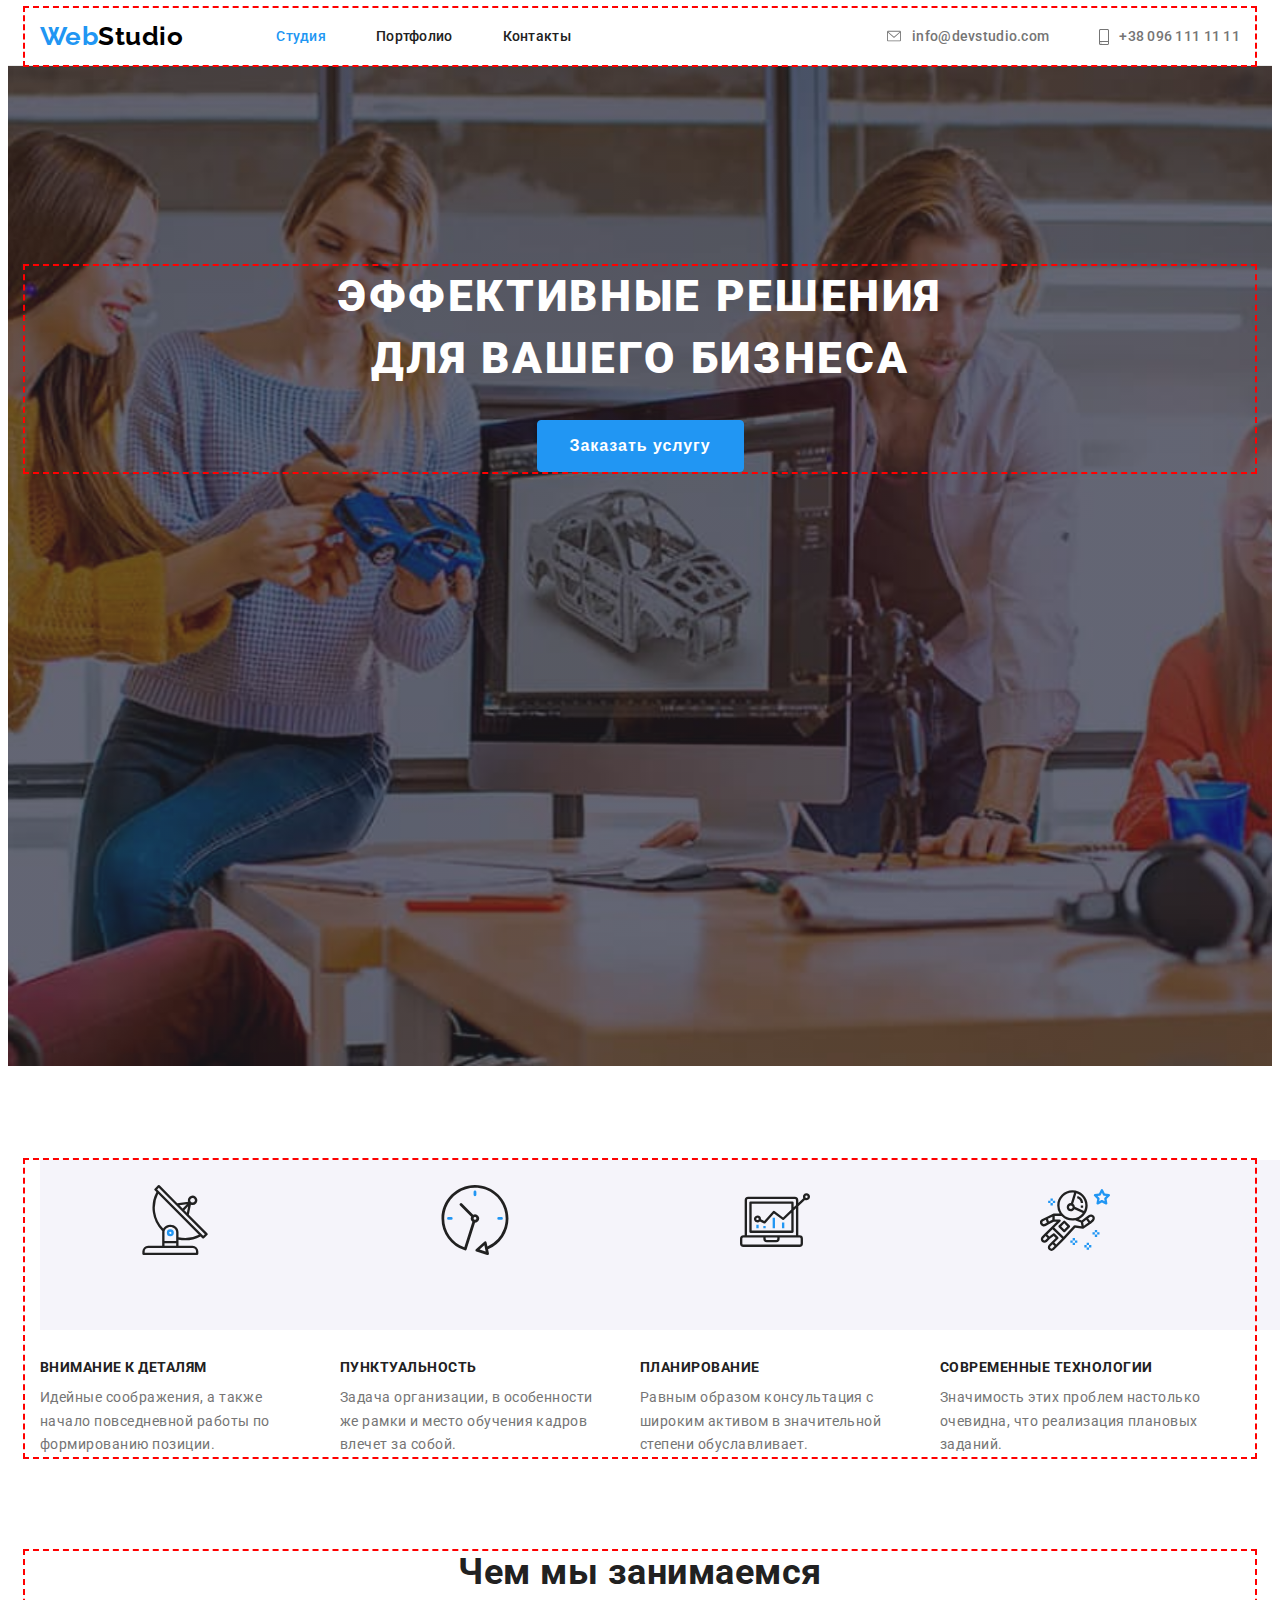
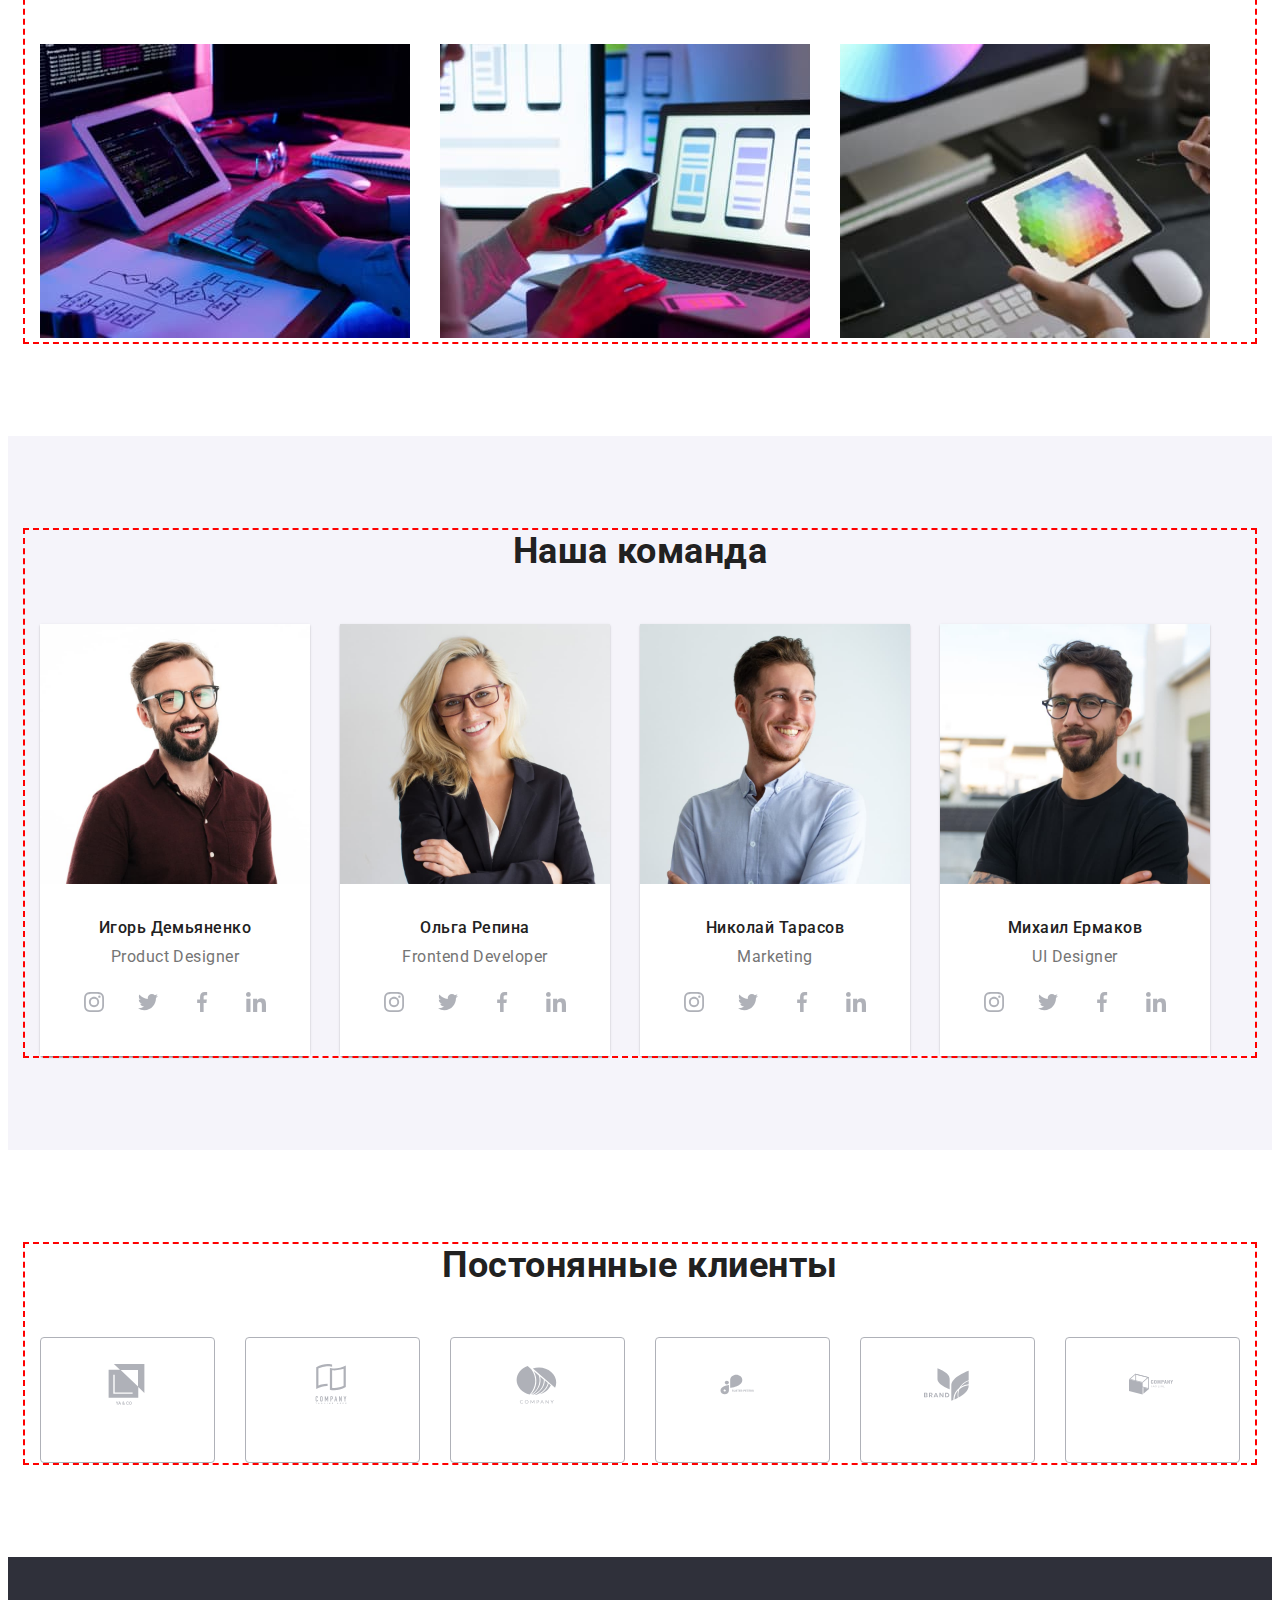
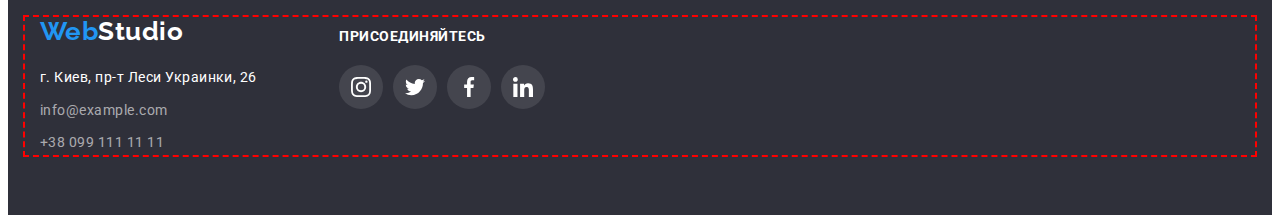
==== index.html @ f5e19261 "Копирует прошлую ДЗ" ====
<!DOCTYPE html>
<html lang="ru">
  <head>
    <meta charset="UTF-8" />
    <meta http-equiv="X-UA-Compatible" content="IE=edge" />
    <meta name="viewport" content="width=device-width, initial-scale=1.0" />
    <title>Студия</title>
    <link rel="preconnect" href="https://fonts.googleapis.com" />
    <link rel="preconnect" href="https://fonts.gstatic.com" crossorigin />
    <link
      href="https://fonts.googleapis.com/css2?family=Raleway:wght@700&family=Roboto:wght@400;500;700;900&display=swap"
      rel="stylesheet"
    />
    <link
      rel="stylesheet"
      href="https://cdnjs.cloudflare.com/ajax/libs/modern-normalize/1.1.0/modern-normalize.min.css"
      integrity="sha512-wpPYUAdjBVSE4KJnH1VR1HeZfpl1ub8YT/NKx4PuQ5NmX2tKuGu6U/JRp5y+Y8XG2tV+wKQpNHVUX03MfMFn9Q=="
      crossorigin="anonymous"
      referrerpolicy="no-referrer"
    />
    <link rel="stylesheet" href="./css/style.css" />
  </head>
  <body>
    <!--Шапка сайта с меню и контактами-->
    <header class="section-header">
      <div class="container container-header">
        <!--Меню-->
        <nav class="nav">
          <a href="" class="logo padding-list"> <span class="accent-logo">Web</span>Studio </a>

          <ul class="menu padding-list">
            <li class="item"><a href="./index.html" class="link carrent">Студия</a></li>
            <li class="item"><a href="./portfolio.html" class="link">Портфолио</a></li>
            <li class="item"><a href="" class="link">Контакты</a></li>
          </ul>
        </nav>

        <!--Контакты-->
        <ul class="contacts">
          <li class="item">
            <a href="mailto:info@devstudio.com" class="contacts-company">
              <svg width="16" height="14" style="margin-right: 10px" class="icon-mail">
                <use href="./images/symbol-defs.svg#mail" width="16px" height="14px"></use>
              </svg>
              info@devstudio.com
            </a>
          </li>
          <li class="item">
            <a href="tel:+380961111111" class="contacts-company">
              <svg width="10" height="16" style="margin-right: 10px" class="icon-tell">
                <use href="./images/symbol-defs.svg#tell" width="10px" height="16px"></use>
              </svg>
              +38 096 111 11 11
            </a>
          </li>
        </ul>
      </div>
    </header>
    <!-- Тело сайта -->
    <main>
      <!--Превью сайта с заголовком-->
      <section class="primery">
        <div class="container">
          <h1 class="primery-text">
            Эффективные решения <span class="slogan">для вашего бизнеса</span>
          </h1>
          <button type="button" class="order-service">
            <span class="primery-button">Заказать услугу</span>
          </button>
        </div>
      </section>

      <!--Особенности-->
      <section class="feature">
        <!--заголовок будет спрятан в последующем-->
        <div class="container">
          <h2 class="text-delete">Особенности</h2>
          <!-- Особенности -->
          <ul class="feature-list padding-list">
            <li class="feature-items">
              <div class="faeture-container-icon">
                <svg width="70px" height="70px">
                  <use href="./images/symbol-defs.svg#antenna" width="70px" height="70px"></use>
                </svg>
              </div>
              <h3 class="feature-title">Внимание к деталям</h3>
              <p class="feature-text">
                Идейные соображения, а также начало повседневной работы по формированию позиции.
              </p>
            </li>
            <li class="feature-items">
              <div class="faeture-container-icon">
                <svg width="70px" height="70px">
                  <use href="./images/symbol-defs.svg#clock" width="70px" height="70px"></use>
                </svg>
              </div>
              <h3 class="feature-title">Пунктуальность</h3>
              <p class="feature-text">
                Задача организации, в особенности же рамки и место обучения кадров влечет за собой.
              </p>
            </li>
            <li class="feature-items">
              <div class="faeture-container-icon">
                <svg width="70px" height="70px">
                  <use href="./images/symbol-defs.svg#diagram" width="70px" height="70px"></use>
                </svg>
              </div>
              <h3 class="feature-title">Планирование</h3>
              <p class="feature-text">
                Равным образом консультация с широким активом в значительной степени обуславливает.
              </p>
            </li>
            <li class="feature-items">
              <div class="faeture-container-icon">
                <svg width="70px" height="70px">
                  <use href="./images/symbol-defs.svg#astronaut" width="70px" height="70px"></use>
                </svg>
              </div>
              <h3 class="feature-title">Современные технологии</h3>
              <p class="feature-text">
                Значимость этих проблем настолько очевидна, что реализация плановых заданий.
              </p>
            </li>
          </ul>
        </div>
      </section>

      <!--Предоставляемые услуги-->
      <section class="services">
        <div class="container">
          <h2 class="services-title">Чем мы занимаемся</h2>
          <div class="container-services">
            <div class="services-img">
              <img src="./images/process.jpg" alt="Процес создания" width="370" />
            </div>
            <div class="services-img">
              <img src="./images/comparison.jpg" alt="Выбор дизайна" width="370" />
            </div>
            <div class="services-img">
              <img src="./images/color.jpg" alt="Наполнение цветом" width="370" />
            </div>
          </div>
        </div>
      </section>

      <!-- Team -->
      <section class="team">
        <div class="container">
          <h2 class="team-title">Наша команда</h2>
          <div class="">
            <ul class="team-list padding-list">
              <li class="team-item">
                <div class="container-team">
                  <img
                    src="./images/igor.jpg"
                    alt="Игорь Демьяненко"
                    width="270"
                    class="photo-team"
                  />
                  <h3 class="team-name">Игорь Демьяненко</h3>
                  <p lang="en" class="profesion">Product Designer</p>
                  <ul class="social-network-list padding-list">
                    <li class="social-network">
                      <a href="" aria-label="Instagram">
                        <svg width="20" height="20" class="icon-team">
                          <use
                            href="./images/symbol-defs.svg#instagram"
                            width="20"
                            height="20"
                          ></use>
                        </svg>
                      </a>
                    </li>
                    <li class="social-network">
                      <a href="" aria-label="Twitter">
                        <svg width="20" height="20" class="icon-team">
                          <use href="./images/symbol-defs.svg#twitter" width="20" height="20"></use>
                        </svg>
                      </a>
                    </li>
                    <li class="social-network">
                      <a href="" aria-label="Facebook">
                        <svg width="20" height="20" class="icon-team">
                          <use
                            href="./images/symbol-defs.svg#facebook"
                            width="20"
                            height="20"
                          ></use>
                        </svg>
                      </a>
                    </li>
                    <li class="social-network">
                      <a href="" aria-label="Linkedin">
                        <svg width="20" height="20" class="icon-team">
                          <use
                            href="./images/symbol-defs.svg#linkedin"
                            width="20"
                            height="20"
                          ></use>
                        </svg>
                      </a>
                    </li>
                  </ul>
                </div>
              </li>

              <li class="team-item">
                <div class="container-team">
                  <img src="./images/olga.jpg" alt="Ольга Репина" width="270" class="photo-team" />
                  <h3 class="team-name">Ольга Репина</h3>
                  <p lang="en" class="profesion">Frontend Developer</p>
                  <ul class="social-network-list padding-list">
                    <li class="social-network">
                      <a href="" aria-label="Instagram">
                        <svg width="20" height="20" class="icon-team">
                          <use
                            href="./images/symbol-defs.svg#instagram"
                            width="20"
                            height="20"
                          ></use>
                        </svg>
                      </a>
                    </li>
                    <li class="social-network">
                      <a href="" aria-label="Twitter">
                        <svg width="20" height="20" class="icon-team">
                          <use href="./images/symbol-defs.svg#twitter" width="20" height="20"></use>
                        </svg>
                      </a>
                    </li>
                    <li class="social-network">
                      <a href="" aria-label="Facebook">
                        <svg width="20" height="20" class="icon-team">
                          <use
                            href="./images/symbol-defs.svg#facebook"
                            width="20"
                            height="20"
                          ></use>
                        </svg>
                      </a>
                    </li>
                    <li class="social-network">
                      <a href="" aria-label="Linkedin">
                        <svg width="20" height="20" class="icon-team">
                          <use
                            href="./images/symbol-defs.svg#linkedin"
                            width="20"
                            height="20"
                          ></use>
                        </svg>
                      </a>
                    </li>
                  </ul>
                </div>
              </li>

              <li class="team-item">
                <div class="container-team">
                  <img
                    src="./images/nykolay.jpg"
                    alt="Николай Тарасов"
                    width="270"
                    class="photo-team"
                  />
                  <h3 class="team-name">Николай Тарасов</h3>
                  <p lang="en" class="profesion">Marketing</p>
                  <ul class="social-network-list padding-list">
                    <li class="social-network">
                      <a href="" aria-label="Instagram">
                        <svg width="20" height="20" class="icon-team">
                          <use
                            href="./images/symbol-defs.svg#instagram"
                            width="20"
                            height="20"
                          ></use>
                        </svg>
                      </a>
                    </li>
                    <li class="social-network">
                      <a href="" aria-label="Twitter">
                        <svg width="20" height="20" class="icon-team">
                          <use href="./images/symbol-defs.svg#twitter" width="20" height="20"></use>
                        </svg>
                      </a>
                    </li>
                    <li class="social-network">
                      <a href="" aria-label="Facebook">
                        <svg width="20" height="20" class="icon-team">
                          <use
                            href="./images/symbol-defs.svg#facebook"
                            width="20"
                            height="20"
                          ></use>
                        </svg>
                      </a>
                    </li>
                    <li class="social-network">
                      <a href="" aria-label="Linkedin">
                        <svg width="20" height="20" class="icon-team">
                          <use
                            href="./images/symbol-defs.svg#linkedin"
                            width="20"
                            height="20"
                          ></use>
                        </svg>
                      </a>
                    </li>
                  </ul>
                </div>
              </li>

              <li class="team-item">
                <div class="container-team">
                  <img
                    src="./images/myhayl.jpg"
                    alt="Михаил Ермаков"
                    width="270"
                    class="photo-team"
                  />
                  <h3 class="team-name">Михаил Ермаков</h3>
                  <p lang="en" class="profesion">UI Designer</p>
                  <ul class="social-network-list padding-list">
                    <li class="social-network">
                      <a href="" aria-label="Instagram">
                        <svg width="20" height="20" class="icon-team">
                          <use
                            href="./images/symbol-defs.svg#instagram"
                            width="20"
                            height="20"
                          ></use>
                        </svg>
                      </a>
                    </li>
                    <li class="social-network">
                      <a href="" aria-label="Twitter">
                        <svg width="20" height="20" class="icon-team">
                          <use href="./images/symbol-defs.svg#twitter" width="20" height="20"></use>
                        </svg>
                      </a>
                    </li>
                    <li class="social-network">
                      <a href="" aria-label="Facebook">
                        <svg width="20" height="20" class="icon-team">
                          <use
                            href="./images/symbol-defs.svg#facebook"
                            width="20"
                            height="20"
                          ></use>
                        </svg>
                      </a>
                    </li>
                    <li class="social-network">
                      <a href="" aria-label="Linkedin">
                        <svg width="20" height="20" class="icon-team">
                          <use
                            href="./images/symbol-defs.svg#linkedin"
                            width="20"
                            height="20"
                          ></use>
                        </svg>
                      </a>
                    </li>
                  </ul>
                </div>
              </li>
            </ul>
          </div>
        </div>
      </section>

      <!-- Постонянные клиенты -->
      <section class="clients">
        <div class="container">
          <h2 class="clients-title">Постонянные клиенты</h2>
          <ul class="clients-list padding-list">
            <li class="clients-item">
              <div class="client-logo-container">
                <svg width="41" height="47" class="icon-clients">
                  <use href="./images/symbol-defs.svg#group1" width="41" height="47"></use>
                </svg>
              </div>
            </li>
            <li class="clients-item">
              <div class="client-logo-container">
                <svg width="40" height="52" class="icon-clients">
                  <use href="./images/symbol-defs.svg#group2" width="40" height="52"></use>
                </svg>
              </div>
            </li>
            <li class="clients-item">
              <div class="client-logo-container">
                <svg width="43" height="41" class="icon-clients">
                  <use href="./images/symbol-defs.svg#group3" width="43" height="41"></use>
                </svg>
              </div>
            </li>
            <li class="clients-item">
              <div class="client-logo-container">
                <svg width="84" height="41" class="icon-clients">
                  <use href="./images/symbol-defs.svg#group4" width="84" height="41"></use>
                </svg>
              </div>
            </li>
            <li class="clients-item">
              <div class="client-logo-container">
                <svg width="63" height="45" class="icon-clients">
                  <use href="./images/symbol-defs.svg#group5" width="63" height="45"></use>
                </svg>
              </div>
            </li>
            <li class="clients-item">
              <div class="client-logo-container">
                <svg width="94" height="44" class="icon-clients">
                  <use href="./images/symbol-defs.svg#group6" width="94" height="44"></use>
                </svg>
              </div>
            </li>
          </ul>
        </div>
      </section>
    </main>
    <!-- Подвал сайта -->
    <footer class="section-footer">
      <div class="container fotter-block">
        <div>
          <a href="" class="logo color-footer"> <span class="accent-logo">Web</span>Studio </a>
          <address class="">
            <p class="locatyon">г. Киев, пр-т Леси Украинки, 26</p>
            <ul class="padding-list">
              <li>
                <a href="mailto:info@example.com" class="contact-in-footer mail"
                  >info@example.com</a
                >
              </li>
              <li><a href="tel:+380991111111" class="contact-in-footer">+38 099 111 11 11</a></li>
            </ul>
          </address>
        </div>
        <div class="social-media-footer">
          <h2 class="titel-footer">присоединяйтесь</h2>
          <ul class="social-network-footer padding-list">
            <li class="social-network-list-footer">
              <a href="" aria-label="Instagram">
                <svg width="20" height="20" class="icon-footer">
                  <use href="./images/symbol-defs.svg#instagram" width="20" height="20"></use>
                </svg>
              </a>
            </li>
            <li class="social-network-list-footer">
              <a href="" aria-label="Twitter">
                <svg width="20" height="20" class="icon-footer">
                  <use href="./images/symbol-defs.svg#twitter" width="20" height="20"></use>
                </svg>
              </a>
            </li>
            <li class="social-network-list-footer">
              <a href="" aria-label="Facebook">
                <svg width="20" height="20" class="icon-footer">
                  <use href="./images/symbol-defs.svg#facebook" width="20" height="20"></use>
                </svg>
              </a>
            </li>
            <li class="social-network-list-footer">
              <a href="" aria-label="Linkedin">
                <svg width="20" height="20" class="icon-footer">
                  <use href="./images/symbol-defs.svg#linkedin" width="20" height="20"></use>
                </svg>
              </a>
            </li>
          </ul>
        </div>
      </div>
    </footer>
  </body>
</html>
---- css/style.css ----
/* Цвет основного текста #212121
цвет вторичного текста #757575
белый цвет #FFFFFF
цвет лого #000000
Акцент  #2196F3
 цвет контактов rgba(255, 255, 255, 0.6)
 фон цвета фильтра #F5F4FA
 цвет рамок и иконок #AFB1B8*/

:root {
  --primary-text-color: #212121;
  --secondary-text-color: #757575;
  --color-white-text: #ffffff;
  --logo-color: #000000;
  --accent-color: #2196f3;
  --font-color-filter: #f5f4fa;
  --contact-in-footer: rgba(255, 255, 255, 0.6);
  --icon-border: #afb1b8;
}

/* Главная старинца "Студия" */
/* Тело сайта */
body {
  background-color: var(--color-white-text);
  color: var(--primary-text-color);

  font-family: 'Roboto', sans-serif;
  letter-spacing: 0.03em;
}

h2 {
  font-weight: 700;
  font-size: 36px;
  line-height: 1.2;
  text-align: center;
}

h1,
h2,
h3,
h4,
h5,
h6,
ul,
li,
p {
  margin-top: 0;
  margin-bottom: 0;
}

.container {
  width: 1200px;
  margin: 0px auto;
  padding-right: 15px;
  padding-left: 15px;
  outline: 2px dashed red;
}

.text-delete {
  position: absolute;
  width: 1px;
  height: 1px;
  margin: -1px;
  border: 0;
  padding: 0;
  white-space: nowrap;
  clip-path: inset(100%);
  clip: rect(0 0 0 0);
  overflow: hidden;
}

/* сброс отсутпов и точек в списках */
.padding-list {
  padding-left: 0;
  list-style-type: none;
}

/* Шапка сайта */
/* Логотип */
.section-header {
  border-bottom: 1px solid #ececec;
}

.container-header {
  display: flex;
  align-items: center;
  justify-content: space-between;
}

.container .nav {
  display: flex;
  align-items: center;
}

.logo {
  margin-right: 93px;

  color: var(--logo-color);

  font-family: 'Raleway', sans-serif;
  font-weight: 700;
  font-size: 26px;
  line-height: 1.1;
  text-decoration: none;
}

.logo.color-f {
  color: var(--color-white-text);
}

.logo .accent-logo {
  color: var(--accent-color);
}

/* Меню */
.container .menu,
.container .contacts {
  display: flex;

  font-weight: 500;
  font-size: 14px;
  line-height: 1.1;
  letter-spacing: 0.02em;

  list-style-type: none;
}

.menu .item:not(:last-child),
.contacts .item:not(:last-child) {
  margin-right: 50px;
}

.menu .link {
  display: block;
  padding-top: 21px;
  padding-bottom: 21px;

  color: var(--primary-text-color);
  text-decoration: none;
}

.menu .link:hover,
.menu .link:focus {
  color: var(--accent-color);
}

.menu .link.carrent {
  color: var(--accent-color);
}

/* Контакты */

.contacts .contacts-company {
  color: var(--secondary-text-color);
  display: flex;
  align-items: center;
  text-decoration: none;
}

.icon-mail,
.icon-tell {
  fill: currentColor;
}

.contacts .contacts-company:hover,
.contacts .contacts-company:focus,
.contact-in-footer:hover,
.contact-in-footer:focus {
  color: var(--accent-color);
}

/* Тело главной страницы */
/* Превью с заголовком */
.primery {
  max-width: 1600px;
  height: 600px;
  margin-bottom: 94px;
  margin-left: auto;
  margin-right: auto;
  padding: 200px 0;

  background-image: linear-gradient(rgba(47, 48, 58, 0.4), rgba(47, 48, 58, 0.4)),
    url(../images/bgi-header.jpg);
  background-repeat: no-repeat;
  background-position: center;
  background-size: cover;
  background-color: #2f303a;
}

.primery .primery-text {
  margin-bottom: 30px;

  color: var(--color-white-text);

  font-weight: 900;
  font-size: 44px;
  line-height: 1.4;
  text-align: center;
  letter-spacing: 0.06em;
  text-transform: uppercase;
  text-align: center;
}

.primery-text .slogan {
  display: block;
}

.primery .order-service {
  margin-left: auto;
  margin-right: auto;
  padding: 10px 32px;
  border: 1px solid var(--accent-color);
  border-radius: 4px;

  color: var(--color-white-text);
  background-color: var(--accent-color);

  font-weight: 700;
  font-size: 16px;
  line-height: 1.9;
  display: flex;
  align-items: center;
  text-align: center;
  letter-spacing: 0.06em;

  cursor: pointer;
}

.primery .order-service:hover,
.primery .order-service:focus {
  background: #188ce8;
}

/* Особенности */
/* Скрывает заголовок которого нету в макете */
.faeture-container-icon {
  width: 270px;
  height: 120px;
  margin-bottom: 30px;
  padding: 25px 100px;

  background-color: var(--font-color-filter);
}

.feature {
  margin-bottom: 94px;
}

.container .feature-list {
  display: flex;
}

.feature-items .feature-title {
  margin-bottom: 10px;

  font-weight: 700;
  font-size: 14px;
  line-height: 1.1;
  text-transform: uppercase;
}

.feature-list .feature-text {
  color: var(--secondary-text-color);

  font-size: 14px;
  line-height: 1.7;
}

.feature-list .feature-items {
  width: 270px;
}

.feature-list .feature-items:not(:last-child) {
  margin-right: 30px;
}

/* Предоставляемые услуги */
.services {
  margin-bottom: 94px;
}

.services-title {
  margin-bottom: 50px;
}

.container .container-services {
  display: flex;
}

.container-services .services-img:not(:last-child) {
  margin-right: 30px;
}

/* Наша команда */
.team {
  padding: 94px 0px;
  margin-bottom: 94px;

  background-color: var(--font-color-filter);
}

.container .team-title {
  margin-bottom: 50px;
}

.team-list .container-team {
  width: 270px;
  padding-bottom: 30px;

  background-color: var(--color-white-text);
}

.container .team-list {
  display: flex;
}

.team-list .team-item {
  box-shadow: 0px 1px 3px rgba(0, 0, 0, 0.12), 0px 1px 1px rgba(0, 0, 0, 0.14),
    0px 2px 1px rgba(0, 0, 0, 0.2);
  border-radius: 0px 0px 4px 4px;
}

.team-list .team-item:not(:last-child) {
  margin-right: 30px;
}

.container-team .photo-team {
  margin-bottom: 30px;
}

.container-team .team-name {
  margin-bottom: 10px;

  font-weight: 500;
  font-size: 16px;
  line-height: 1.2;

  text-align: center;
}

.team-list .profesion {
  margin-bottom: 16px;

  color: var(--secondary-text-color);

  font-size: 16px;
  line-height: 1.2;
  text-align: center;
}

.social-network-list {
  display: flex;
  width: 206px;
  margin-right: 32px;
  margin-left: 32px;
  justify-content: space-between;
}

.social-network {
  display: flex;
  justify-content: center;
  align-items: center;
  width: 44px;
  height: 44px;
  border: none;
  border-radius: 50%;
}

.social-network:hover,
.social-network:focus,
.social-network:hover .icon-team,
.social-network:focus .icon-team {
  background-color: var(--accent-color);
  fill: var(--color-white-text);
}

.icon-team {
  fill: var(--icon-border);
}

/* Постонянные клиенты */
.clients {
  margin-bottom: 94px;
}

.clients .clients-title {
  margin-bottom: 50px;
}

.clients .clients-list {
  display: flex;
}

.clients-list .clients-item {
  width: 170px;
  height: 92px;
  padding: 16px 32px;

  border: 1px solid var(--icon-border);
  border-radius: 4px;
}

.clients-list .clients-item:not(:last-child) {
  margin-right: 30px;
}

.clients-list .clients-item:hover,
.clients-list .clients-item:focus,
.clients-list .clients-item:hover .icon-clients,
.clients-list .clients-item:focus .icon-clients {
  border-color: var(--accent-color);
  fill: var(--accent-color);
}

.clients-item .client-logo-container {
  display: flex;
  width: 106px;
  height: 60px;

  justify-content: center;
  align-items: center;
}

.icon-clients {
  display: flex;
  align-items: center;
  justify-content: center;
  fill: rgba(175, 177, 184, 1);
}

/* Футер */
/* Фон временный, что было видно текст */
.fotter-block {
  display: flex;
}

.section-footer {
  padding: 60px 0px;

  background-color: #2f303a;
}

.container .color-footer {
  display: inline-block;
  margin-bottom: 20px;
  margin-right: 0;

  color: var(--color-white-text);
  margin-right: 156px;
}

.locatyon {
  margin-bottom: 9px;
  color: var(--color-white-text);

  font-style: normal;
  font-size: 14px;
  line-height: 1.7;
}

/* Контакты в подвале */
.contact-in-footer {
  display: block;
  color: var(--contact-in-footer);
  text-decoration: none;
  font-style: normal;
  font-size: 14px;
  line-height: 1.7;
}

/* Соцсети в подвале */
.social-media-footer {
  display: flex;
  flex-direction: column;
  padding-top: 12px;
}

.titel-footer {
  margin-bottom: 20px;

  font-size: 14px;
  line-height: 1.1;
  text-transform: uppercase;
  color: var(--color-white-text);
  text-align: left;
}

.social-network-footer {
  display: flex;
  width: 206px;
  margin-right: 32px;
  margin-left: 0;
  justify-content: space-between;
}

.social-network-list-footer {
  display: flex;
  justify-content: center;
  align-items: center;

  width: 44px;
  height: 44px;
  border: none;
  border-radius: 50%;

  background-color: rgba(255, 255, 255, 0.1);
}

.social-network-list-footer:hover,
.social-network-list-footer:focus,
.social-network-list-footer:hover .icon-team,
.social-network-list-footerfocus .icon-team {
  background-color: var(--accent-color);
  fill: var(--color-white-text);
}

.icon-footer {
  display: flex;
  align-items: center;
  justify-content: center;
  fill: var(--color-white-text);
}

.contact-in-footer.mail {
  margin-bottom: 9px;
}

/* Стилизация Портфолио */
/* Тело сайта */
/* Фильтр */
.mine-portfolio {
  margin: 94px 0;
}

.filter {
  display: flex;
  justify-content: center;
  margin-bottom: 34px;

  font-weight: 500;
  font-size: 16px;
  line-height: 1.6;
  text-align: center;
}

.filter .filter-button:not(:last-child) {
  margin-right: 8px;
}

.filter-button .filter-menu {
  padding: 6px 22px;

  font-weight: 500;
  font-size: 16px;
  line-height: 1.6;
  text-align: center;
  cursor: pointer;
  font-family: 'Roboto', sans-serif;
  letter-spacing: 0.03em;

  color: var(--primary-text-color);
  background-color: var(--font-color-filter);

  border: 1px solid var(--font-color-filter);
  border-radius: 4px;
}

.filter-button .filter-menu:hover,
.filter-button .felter-menu:focus {
  color: var(--color-white-text);
  background-color: var(--accent-color);

  box-shadow: 0px 3px 1px rgba(0, 0, 0, 10%), 0px 1px 2px rgba(0, 0, 0, 8%),
    0px 2px 2px rgba(0, 0, 0, 12%);

  cursor: pointer;

  border: 1px solid var(--accent-color);
  border-radius: 4px;
}

/* Список проэктов */
.container .project-list {
  display: flex;
  flex-wrap: wrap;
}

.project-container {
  height: 404px;
  width: 370px;

  border: 1px solid #eeeeee;
}

.project-list .project-container:not(:nth-child(3n)) {
  margin-right: 30px;
}

.project-list .project-container:not(:nth-last-child(-n + 3)) {
  margin-bottom: 30px;
}

.project-list .project-container:hover,
.project-list .project-container:focus {
  box-shadow: 1px 4px 6px rgba(0, 0, 0, 16%), 0px 0px 4px rgba(0, 0, 0, 6%);
}

.img-portfolio {
  margin-bottom: 20px;
}

.class-project {
  height: 70px;

  display: flex;
  flex-direction: column;
  align-content: space-between;
  margin: 0 24px;
}

.project-list .name-project {
  color: var(--primary-text-color);

  font-weight: 700;
  font-size: 18px;
  line-height: 2;
  letter-spacing: 0.06em;
}

.project-list .product {
  color: var(--secondary-text-color);

  font-size: 16px;
  line-height: 1.9;
}
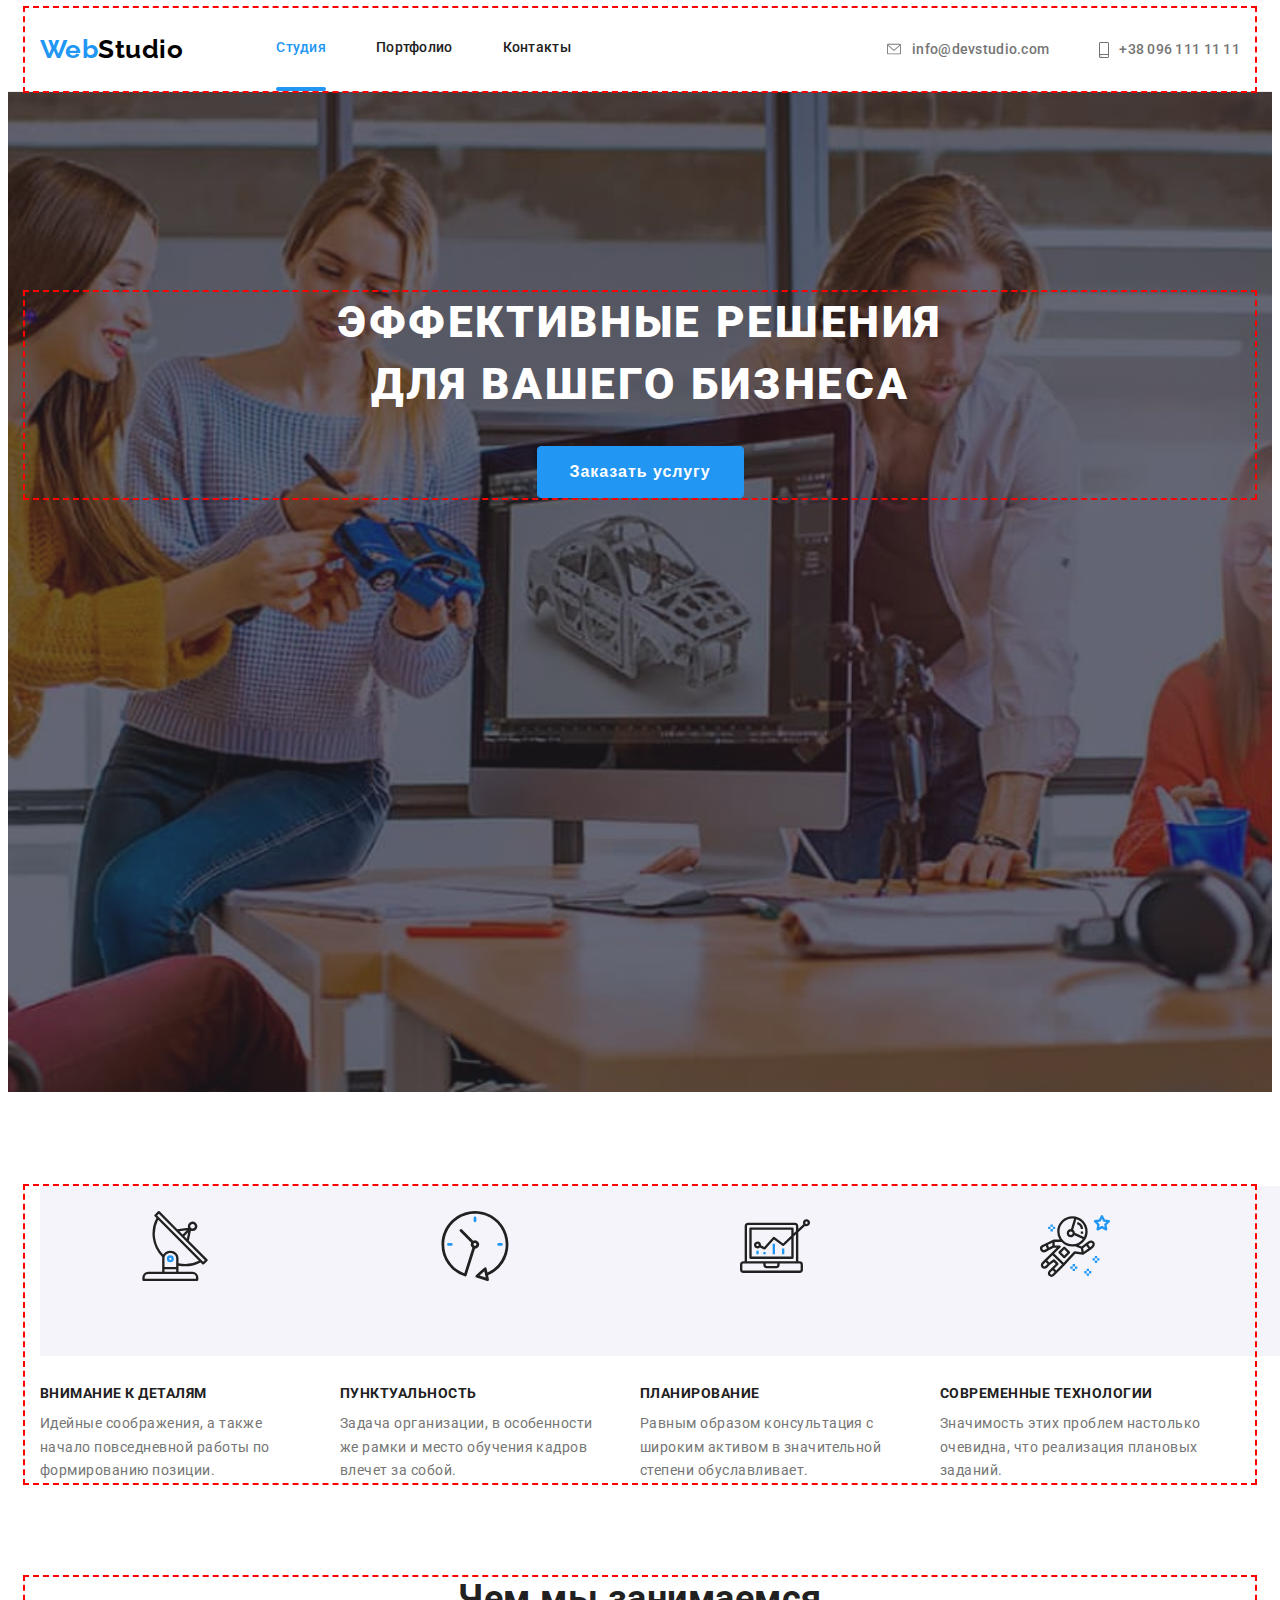
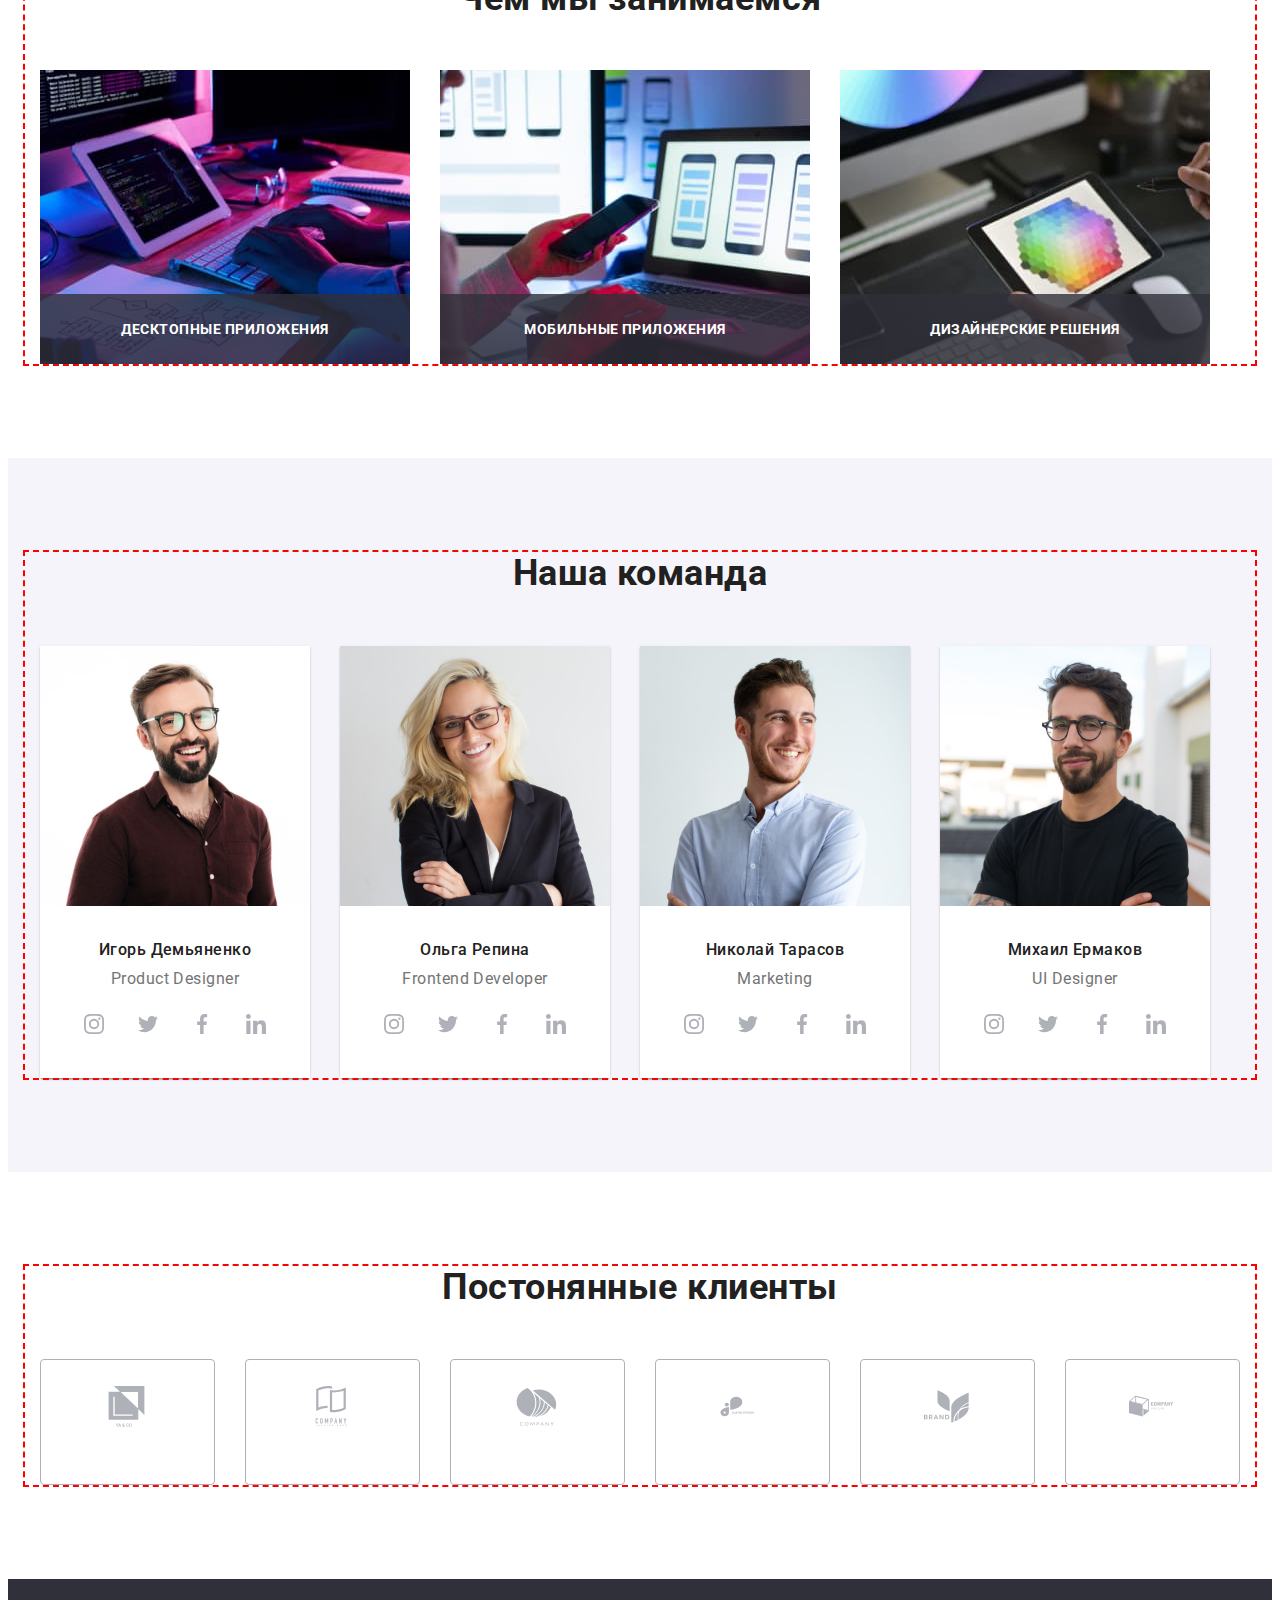
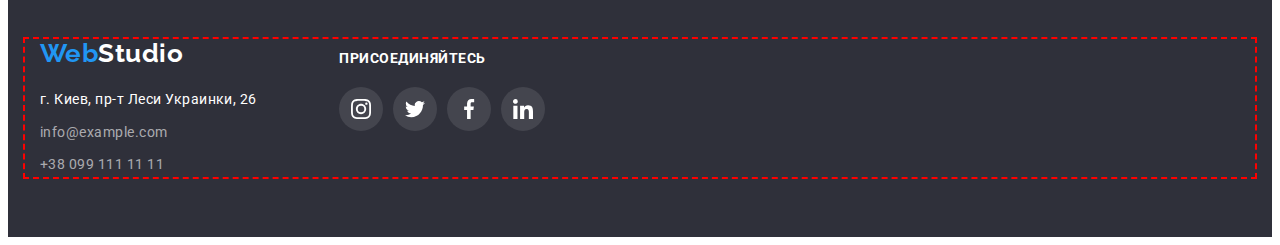
==== commit 8c5bc887: "Добавляет подписи к картинкам Услуги на главной и подчеркивание выбранной страницы" ====
--- a/index.html
+++ b/index.html
@@ -29,7 +29,7 @@
           <a href="" class="logo padding-list"> <span class="accent-logo">Web</span>Studio </a>
 
           <ul class="menu padding-list">
-            <li class="item"><a href="./index.html" class="link carrent">Студия</a></li>
+            <li class="item carrent"><a href="./index.html" class="link carrent">Студия</a></li>
             <li class="item"><a href="./portfolio.html" class="link">Портфолио</a></li>
             <li class="item"><a href="" class="link">Контакты</a></li>
           </ul>
@@ -131,13 +131,31 @@
           <h2 class="services-title">Чем мы занимаемся</h2>
           <div class="container-services">
             <div class="services-img">
-              <img src="./images/process.jpg" alt="Процес создания" width="370" />
+              <img
+                src="./images/process.jpg"
+                alt="Процес создания"
+                width="370"
+                class="services-image"
+              />
+              <h3 class="labl-services">Десктопные приложения</h3>
             </div>
             <div class="services-img">
-              <img src="./images/comparison.jpg" alt="Выбор дизайна" width="370" />
+              <img
+                src="./images/comparison.jpg"
+                alt="Выбор дизайна"
+                width="370"
+                class="services-image"
+              />
+              <h3 class="labl-services">Мобильные приложения</h3>
             </div>
             <div class="services-img">
-              <img src="./images/color.jpg" alt="Наполнение цветом" width="370" />
+              <img
+                src="./images/color.jpg"
+                alt="Наполнение цветом"
+                width="370"
+                class="services-image"
+              />
+              <h3 class="labl-services">Дизайнерские решения</h3>
             </div>
           </div>
         </div>
--- a/css/style.css
+++ b/css/style.css
@@ -16,6 +16,7 @@
   --font-color-filter: #f5f4fa;
   --contact-in-footer: rgba(255, 255, 255, 0.6);
   --icon-border: #afb1b8;
+  --topline-size: 80px;
 }
 
 /* Главная старинца "Студия" */
@@ -85,6 +86,7 @@
   display: flex;
   align-items: center;
   justify-content: space-between;
+  min-height: 80px;
 }
 
 .container .nav {
@@ -132,8 +134,8 @@
 
 .menu .link {
   display: block;
-  padding-top: 21px;
-  padding-bottom: 21px;
+  padding-top: 32px;
+  padding-bottom: 32px;
 
   color: var(--primary-text-color);
   text-decoration: none;
@@ -146,6 +148,19 @@
 
 .menu .link.carrent {
   color: var(--accent-color);
+}
+
+.item.carrent::after {
+  content: '';
+  display: block;
+  width: 100%;
+  height: 4px;
+  position: relative;
+  bottom: 0;
+  left: 0;
+  border-radius: 2px;
+
+  background: #2196f3;
 }
 
 /* Контакты */
@@ -285,10 +300,35 @@
 
 .container .container-services {
   display: flex;
+  line-height: 0;
 }
 
 .container-services .services-img:not(:last-child) {
   margin-right: 30px;
+}
+
+.container-services .services-img {
+  position: relative;
+}
+
+.services-img .labl-services {
+  display: flex;
+  align-items: center;
+  justify-content: center;
+  position: absolute;
+  width: 100%;
+  height: 70px;
+  left: 50%;
+  bottom: 0;
+  transform: translate(-50%, 0);
+
+  font-weight: 700;
+  font-size: 14px;
+  line-height: 1.1;
+  text-transform: uppercase;
+
+  color: var(--color-white-text);
+  background: rgba(47, 48, 58, 0.8);
 }
 
 /* Наша команда */
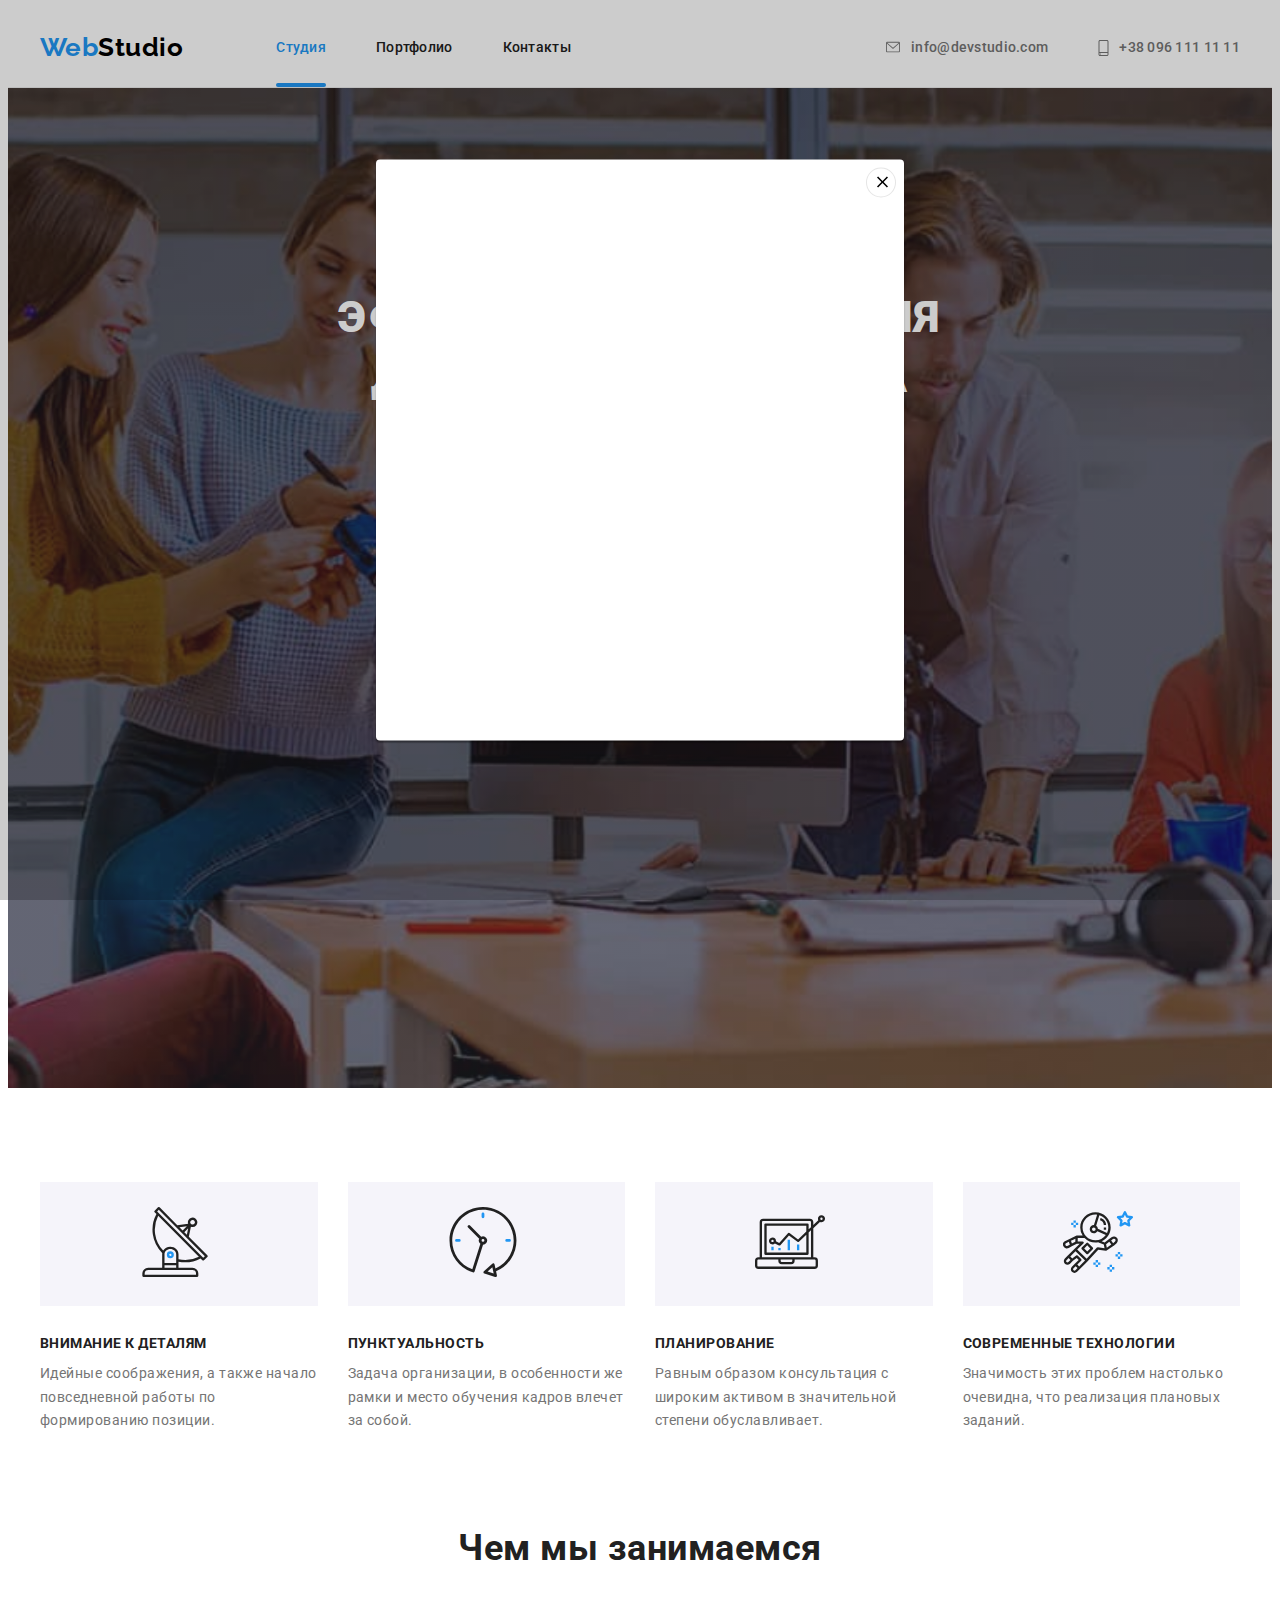
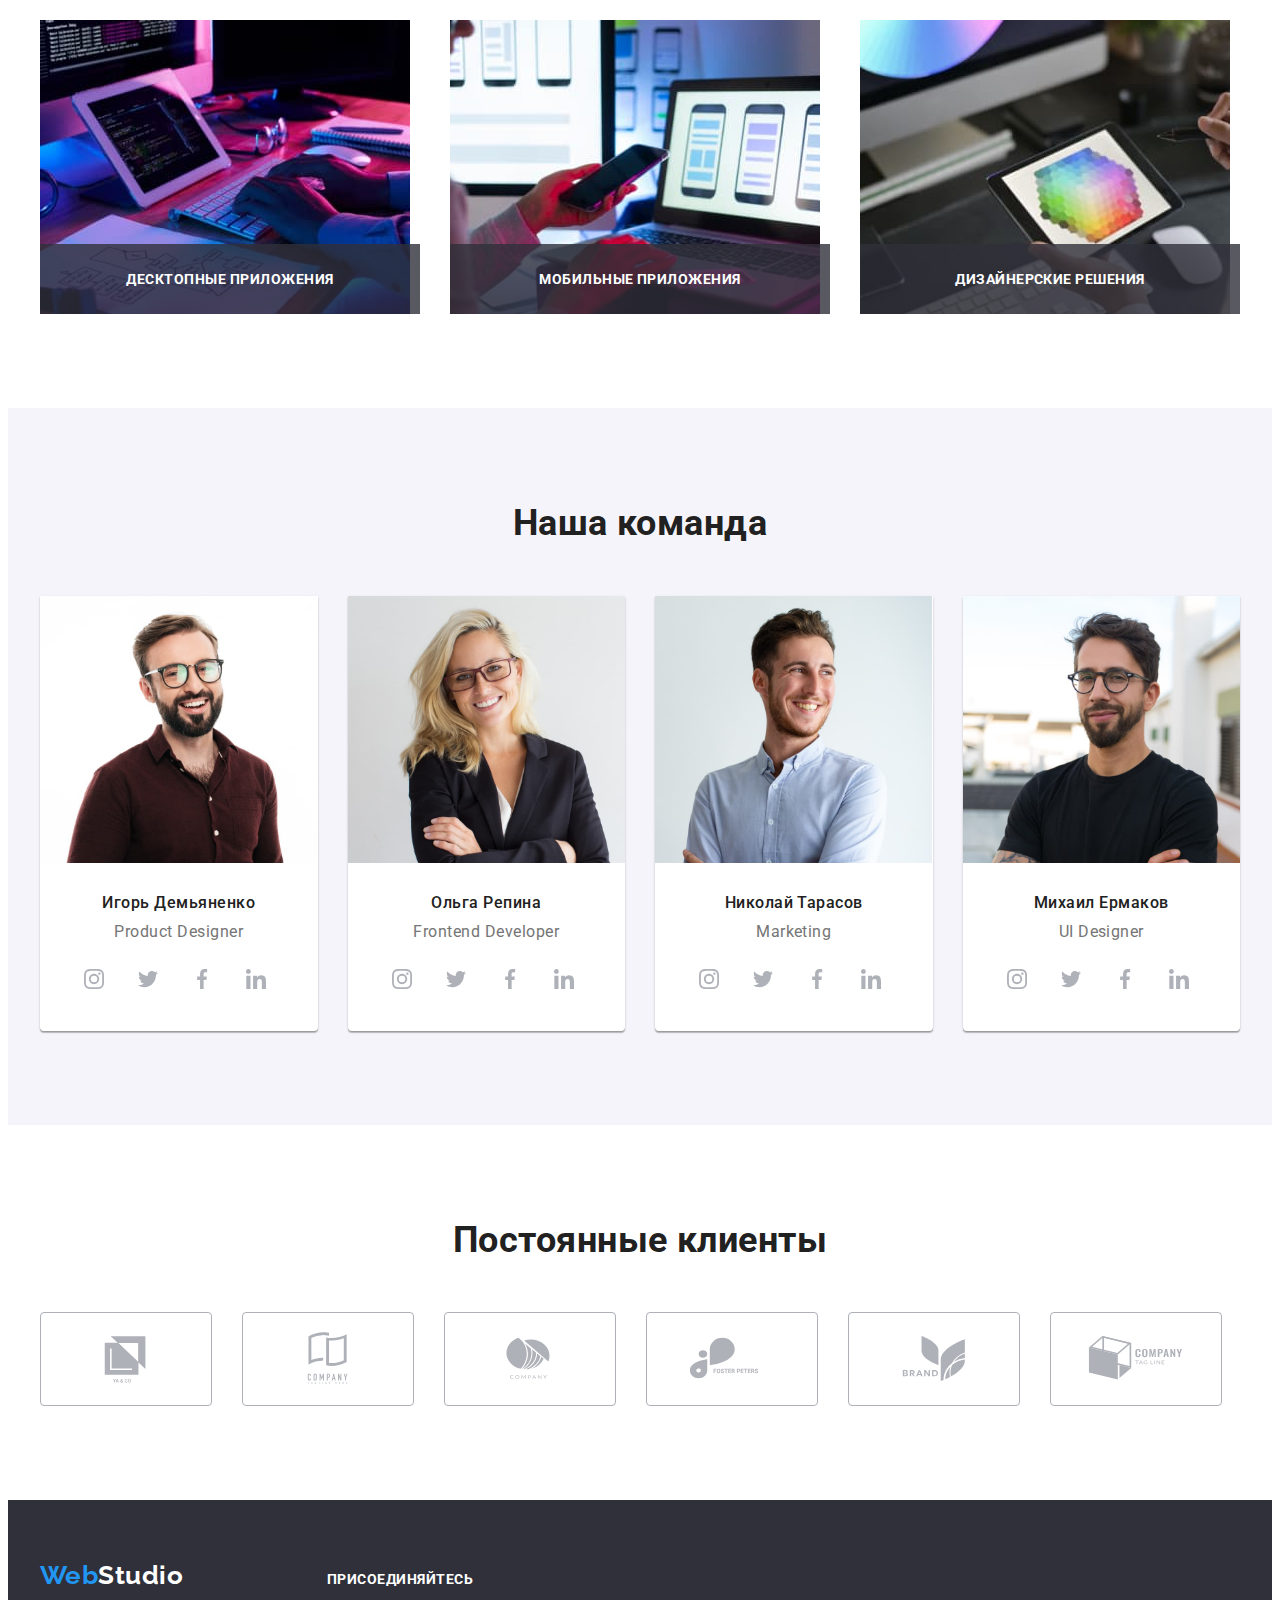
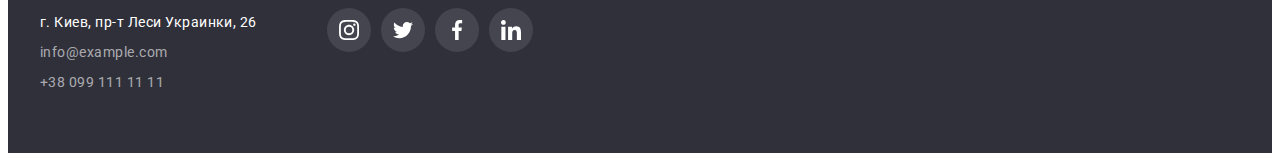
==== commit 0e13f7e3: "Исправляет ошибки с прошлого ДЗ и добавляет позиционированные элементы" ====
--- a/index.html
+++ b/index.html
@@ -29,7 +29,7 @@
           <a href="" class="logo padding-list"> <span class="accent-logo">Web</span>Studio </a>
 
           <ul class="menu padding-list">
-            <li class="item carrent"><a href="./index.html" class="link carrent">Студия</a></li>
+            <li class="item"><a href="./index.html" class="link carrent">Студия</a></li>
             <li class="item"><a href="./portfolio.html" class="link">Портфолио</a></li>
             <li class="item"><a href="" class="link">Контакты</a></li>
           </ul>
@@ -47,8 +47,8 @@
           </li>
           <li class="item">
             <a href="tel:+380961111111" class="contacts-company">
-              <svg width="10" height="16" style="margin-right: 10px" class="icon-tell">
-                <use href="./images/symbol-defs.svg#tell" width="10px" height="16px"></use>
+              <svg width="11" height="16" style="margin-right: 10px" class="icon-tell">
+                <use href="./images/symbol-defs.svg#tell" width="11px" height="16px"></use>
               </svg>
               +38 096 111 11 11
             </a>
@@ -64,7 +64,7 @@
           <h1 class="primery-text">
             Эффективные решения <span class="slogan">для вашего бизнеса</span>
           </h1>
-          <button type="button" class="order-service">
+          <button type="button" class="order-service" data-modal-open>
             <span class="primery-button">Заказать услугу</span>
           </button>
         </div>
@@ -126,312 +126,239 @@
       </section>
 
       <!--Предоставляемые услуги-->
-      <section class="services">
+      <section class="services section">
         <div class="container">
-          <h2 class="services-title">Чем мы занимаемся</h2>
-          <div class="container-services">
-            <div class="services-img">
-              <img
-                src="./images/process.jpg"
-                alt="Процес создания"
-                width="370"
-                class="services-image"
-              />
-              <h3 class="labl-services">Десктопные приложения</h3>
-            </div>
-            <div class="services-img">
-              <img
-                src="./images/comparison.jpg"
-                alt="Выбор дизайна"
-                width="370"
-                class="services-image"
-              />
-              <h3 class="labl-services">Мобильные приложения</h3>
-            </div>
-            <div class="services-img">
-              <img
-                src="./images/color.jpg"
-                alt="Наполнение цветом"
-                width="370"
-                class="services-image"
-              />
-              <h3 class="labl-services">Дизайнерские решения</h3>
-            </div>
-          </div>
+          <h2 class="services-title title-style">Чем мы занимаемся</h2>
+          <ul class="list-services padding-list">
+            <li class="item-services">
+              <div class="services-block-img">
+                <img src="./images/process.jpg" alt="Процес создания" class="img-services" />
+                <h3 class="labl-services">Десктопные приложения</h3>
+              </div>
+            </li>
+            <li class="item-services">
+              <div class="services-block-img">
+                <img src="./images/comparison.jpg" alt="Выбор дизайна" class="img-services" />
+                <h3 class="labl-services">Мобильные приложения</h3>
+              </div>
+            </li>
+            <li class="item-services">
+              <div class="services-block-img">
+                <img src="./images/color.jpg" alt="Наполнение цветом" class="img-services" />
+                <h3 class="labl-services">Дизайнерские решения</h3>
+              </div>
+            </li>
+          </ul>
         </div>
       </section>
 
       <!-- Team -->
-      <section class="team">
+      <section class="team section">
         <div class="container">
-          <h2 class="team-title">Наша команда</h2>
-          <div class="">
-            <ul class="team-list padding-list">
-              <li class="team-item">
-                <div class="container-team">
-                  <img
-                    src="./images/igor.jpg"
-                    alt="Игорь Демьяненко"
-                    width="270"
-                    class="photo-team"
-                  />
-                  <h3 class="team-name">Игорь Демьяненко</h3>
-                  <p lang="en" class="profesion">Product Designer</p>
-                  <ul class="social-network-list padding-list">
-                    <li class="social-network">
-                      <a href="" aria-label="Instagram">
-                        <svg width="20" height="20" class="icon-team">
-                          <use
-                            href="./images/symbol-defs.svg#instagram"
-                            width="20"
-                            height="20"
-                          ></use>
-                        </svg>
-                      </a>
-                    </li>
-                    <li class="social-network">
-                      <a href="" aria-label="Twitter">
-                        <svg width="20" height="20" class="icon-team">
-                          <use href="./images/symbol-defs.svg#twitter" width="20" height="20"></use>
-                        </svg>
-                      </a>
-                    </li>
-                    <li class="social-network">
-                      <a href="" aria-label="Facebook">
-                        <svg width="20" height="20" class="icon-team">
-                          <use
-                            href="./images/symbol-defs.svg#facebook"
-                            width="20"
-                            height="20"
-                          ></use>
-                        </svg>
-                      </a>
-                    </li>
-                    <li class="social-network">
-                      <a href="" aria-label="Linkedin">
-                        <svg width="20" height="20" class="icon-team">
-                          <use
-                            href="./images/symbol-defs.svg#linkedin"
-                            width="20"
-                            height="20"
-                          ></use>
-                        </svg>
-                      </a>
-                    </li>
-                  </ul>
-                </div>
-              </li>
-
-              <li class="team-item">
-                <div class="container-team">
-                  <img src="./images/olga.jpg" alt="Ольга Репина" width="270" class="photo-team" />
-                  <h3 class="team-name">Ольга Репина</h3>
-                  <p lang="en" class="profesion">Frontend Developer</p>
-                  <ul class="social-network-list padding-list">
-                    <li class="social-network">
-                      <a href="" aria-label="Instagram">
-                        <svg width="20" height="20" class="icon-team">
-                          <use
-                            href="./images/symbol-defs.svg#instagram"
-                            width="20"
-                            height="20"
-                          ></use>
-                        </svg>
-                      </a>
-                    </li>
-                    <li class="social-network">
-                      <a href="" aria-label="Twitter">
-                        <svg width="20" height="20" class="icon-team">
-                          <use href="./images/symbol-defs.svg#twitter" width="20" height="20"></use>
-                        </svg>
-                      </a>
-                    </li>
-                    <li class="social-network">
-                      <a href="" aria-label="Facebook">
-                        <svg width="20" height="20" class="icon-team">
-                          <use
-                            href="./images/symbol-defs.svg#facebook"
-                            width="20"
-                            height="20"
-                          ></use>
-                        </svg>
-                      </a>
-                    </li>
-                    <li class="social-network">
-                      <a href="" aria-label="Linkedin">
-                        <svg width="20" height="20" class="icon-team">
-                          <use
-                            href="./images/symbol-defs.svg#linkedin"
-                            width="20"
-                            height="20"
-                          ></use>
-                        </svg>
-                      </a>
-                    </li>
-                  </ul>
-                </div>
-              </li>
-
-              <li class="team-item">
-                <div class="container-team">
-                  <img
-                    src="./images/nykolay.jpg"
-                    alt="Николай Тарасов"
-                    width="270"
-                    class="photo-team"
-                  />
-                  <h3 class="team-name">Николай Тарасов</h3>
-                  <p lang="en" class="profesion">Marketing</p>
-                  <ul class="social-network-list padding-list">
-                    <li class="social-network">
-                      <a href="" aria-label="Instagram">
-                        <svg width="20" height="20" class="icon-team">
-                          <use
-                            href="./images/symbol-defs.svg#instagram"
-                            width="20"
-                            height="20"
-                          ></use>
-                        </svg>
-                      </a>
-                    </li>
-                    <li class="social-network">
-                      <a href="" aria-label="Twitter">
-                        <svg width="20" height="20" class="icon-team">
-                          <use href="./images/symbol-defs.svg#twitter" width="20" height="20"></use>
-                        </svg>
-                      </a>
-                    </li>
-                    <li class="social-network">
-                      <a href="" aria-label="Facebook">
-                        <svg width="20" height="20" class="icon-team">
-                          <use
-                            href="./images/symbol-defs.svg#facebook"
-                            width="20"
-                            height="20"
-                          ></use>
-                        </svg>
-                      </a>
-                    </li>
-                    <li class="social-network">
-                      <a href="" aria-label="Linkedin">
-                        <svg width="20" height="20" class="icon-team">
-                          <use
-                            href="./images/symbol-defs.svg#linkedin"
-                            width="20"
-                            height="20"
-                          ></use>
-                        </svg>
-                      </a>
-                    </li>
-                  </ul>
-                </div>
-              </li>
-
-              <li class="team-item">
-                <div class="container-team">
-                  <img
-                    src="./images/myhayl.jpg"
-                    alt="Михаил Ермаков"
-                    width="270"
-                    class="photo-team"
-                  />
-                  <h3 class="team-name">Михаил Ермаков</h3>
-                  <p lang="en" class="profesion">UI Designer</p>
-                  <ul class="social-network-list padding-list">
-                    <li class="social-network">
-                      <a href="" aria-label="Instagram">
-                        <svg width="20" height="20" class="icon-team">
-                          <use
-                            href="./images/symbol-defs.svg#instagram"
-                            width="20"
-                            height="20"
-                          ></use>
-                        </svg>
-                      </a>
-                    </li>
-                    <li class="social-network">
-                      <a href="" aria-label="Twitter">
-                        <svg width="20" height="20" class="icon-team">
-                          <use href="./images/symbol-defs.svg#twitter" width="20" height="20"></use>
-                        </svg>
-                      </a>
-                    </li>
-                    <li class="social-network">
-                      <a href="" aria-label="Facebook">
-                        <svg width="20" height="20" class="icon-team">
-                          <use
-                            href="./images/symbol-defs.svg#facebook"
-                            width="20"
-                            height="20"
-                          ></use>
-                        </svg>
-                      </a>
-                    </li>
-                    <li class="social-network">
-                      <a href="" aria-label="Linkedin">
-                        <svg width="20" height="20" class="icon-team">
-                          <use
-                            href="./images/symbol-defs.svg#linkedin"
-                            width="20"
-                            height="20"
-                          ></use>
-                        </svg>
-                      </a>
-                    </li>
-                  </ul>
-                </div>
-              </li>
-            </ul>
-          </div>
+          <h2 class="team-title title-style">Наша команда</h2>
+
+          <ul class="team-list padding-list">
+            <li class="team-item">
+              <img src="./images/igor.jpg" alt="Игорь Демьяненко" class="photo-team" />
+              <div class="container-team">
+                <h3 class="team-name">Игорь Демьяненко</h3>
+                <p lang="en" class="profesion">Product Designer</p>
+                <ul class="social-network-list padding-list">
+                  <li class="social-network">
+                    <a href="" aria-label="Instagram" class="socials-more">
+                      <svg width="20" height="20" class="icon-team">
+                        <use href="./images/symbol-defs.svg#instagram" width="20" height="20"></use>
+                      </svg>
+                    </a>
+                  </li>
+                  <li class="social-network">
+                    <a href="" aria-label="Twitter" class="socials-more">
+                      <svg width="20" height="20" class="icon-team">
+                        <use href="./images/symbol-defs.svg#twitter" width="20" height="20"></use>
+                      </svg>
+                    </a>
+                  </li>
+                  <li class="social-network">
+                    <a href="" aria-label="Facebook" class="socials-more">
+                      <svg width="20" height="20" class="icon-team">
+                        <use href="./images/symbol-defs.svg#facebook" width="20" height="20"></use>
+                      </svg>
+                    </a>
+                  </li>
+                  <li class="social-network">
+                    <a href="" aria-label="Linkedin" class="socials-more">
+                      <svg width="20" height="20" class="icon-team">
+                        <use href="./images/symbol-defs.svg#linkedin" width="20" height="20"></use>
+                      </svg>
+                    </a>
+                  </li>
+                </ul>
+              </div>
+            </li>
+
+            <li class="team-item">
+              <img src="./images/olga.jpg" alt="Ольга Репина" class="photo-team" />
+              <div class="container-team">
+                <h3 class="team-name">Ольга Репина</h3>
+                <p lang="en" class="profesion">Frontend Developer</p>
+                <ul class="social-network-list padding-list">
+                  <li class="social-network">
+                    <a href="" aria-label="Instagram" class="socials-more">
+                      <svg width="20" height="20" class="icon-team">
+                        <use href="./images/symbol-defs.svg#instagram" width="20" height="20"></use>
+                      </svg>
+                    </a>
+                  </li>
+                  <li class="social-network">
+                    <a href="" aria-label="Twitter" class="socials-more">
+                      <svg width="20" height="20" class="icon-team">
+                        <use href="./images/symbol-defs.svg#twitter" width="20" height="20"></use>
+                      </svg>
+                    </a>
+                  </li>
+                  <li class="social-network">
+                    <a href="" aria-label="Facebook" class="socials-more">
+                      <svg width="20" height="20" class="icon-team">
+                        <use href="./images/symbol-defs.svg#facebook" width="20" height="20"></use>
+                      </svg>
+                    </a>
+                  </li>
+                  <li class="social-network">
+                    <a href="" aria-label="Linkedin" class="socials-more">
+                      <svg width="20" height="20" class="icon-team">
+                        <use href="./images/symbol-defs.svg#linkedin" width="20" height="20"></use>
+                      </svg>
+                    </a>
+                  </li>
+                </ul>
+              </div>
+            </li>
+
+            <li class="team-item">
+              <img src="./images/nykolay.jpg" alt="Николай Тарасов" class="photo-team" />
+              <div class="container-team">
+                <h3 class="team-name">Николай Тарасов</h3>
+                <p lang="en" class="profesion">Marketing</p>
+                <ul class="social-network-list padding-list">
+                  <li class="social-network">
+                    <a href="" aria-label="Instagram" class="socials-more">
+                      <svg width="20" height="20" class="icon-team">
+                        <use href="./images/symbol-defs.svg#instagram" width="20" height="20"></use>
+                      </svg>
+                    </a>
+                  </li>
+                  <li class="social-network">
+                    <a href="" aria-label="Twitter" class="socials-more">
+                      <svg width="20" height="20" class="icon-team">
+                        <use href="./images/symbol-defs.svg#twitter" width="20" height="20"></use>
+                      </svg>
+                    </a>
+                  </li>
+                  <li class="social-network">
+                    <a href="" aria-label="Facebook" class="socials-more">
+                      <svg width="20" height="20" class="icon-team">
+                        <use href="./images/symbol-defs.svg#facebook" width="20" height="20"></use>
+                      </svg>
+                    </a>
+                  </li>
+                  <li class="social-network">
+                    <a href="" aria-label="Linkedin" class="socials-more">
+                      <svg width="20" height="20" class="icon-team">
+                        <use href="./images/symbol-defs.svg#linkedin" width="20" height="20"></use>
+                      </svg>
+                    </a>
+                  </li>
+                </ul>
+              </div>
+            </li>
+
+            <li class="team-item">
+              <img src="./images/myhayl.jpg" alt="Михаил Ермаков" class="photo-team" />
+              <div class="container-team">
+                <h3 class="team-name">Михаил Ермаков</h3>
+                <p lang="en" class="profesion">UI Designer</p>
+                <ul class="social-network-list padding-list">
+                  <li class="social-network">
+                    <a href="" aria-label="Instagram" class="socials-more">
+                      <svg width="20" height="20" class="icon-team">
+                        <use href="./images/symbol-defs.svg#instagram" width="20" height="20"></use>
+                      </svg>
+                    </a>
+                  </li>
+                  <li class="social-network">
+                    <a href="" aria-label="Twitter" class="socials-more">
+                      <svg width="20" height="20" class="icon-team">
+                        <use href="./images/symbol-defs.svg#twitter" width="20" height="20"></use>
+                      </svg>
+                    </a>
+                  </li>
+                  <li class="social-network">
+                    <a href="" aria-label="Facebook" class="socials-more">
+                      <svg width="20" height="20" class="icon-team">
+                        <use href="./images/symbol-defs.svg#facebook" width="20" height="20"></use>
+                      </svg>
+                    </a>
+                  </li>
+                  <li class="social-network">
+                    <a href="" aria-label="Linkedin" class="socials-more">
+                      <svg width="20" height="20" class="icon-team">
+                        <use href="./images/symbol-defs.svg#linkedin" width="20" height="20"></use>
+                      </svg>
+                    </a>
+                  </li>
+                </ul>
+              </div>
+            </li>
+          </ul>
         </div>
       </section>
 
-      <!-- Постонянные клиенты -->
-      <section class="clients">
+      <!-- Постоянные клиенты -->
+      <section class="section">
         <div class="container">
-          <h2 class="clients-title">Постонянные клиенты</h2>
+          <h2 class="clients-title title-style">Постоянные клиенты</h2>
           <ul class="clients-list padding-list">
             <li class="clients-item">
-              <div class="client-logo-container">
-                <svg width="41" height="47" class="icon-clients">
-                  <use href="./images/symbol-defs.svg#group1" width="41" height="47"></use>
-                </svg>
-              </div>
-            </li>
-            <li class="clients-item">
-              <div class="client-logo-container">
-                <svg width="40" height="52" class="icon-clients">
-                  <use href="./images/symbol-defs.svg#group2" width="40" height="52"></use>
-                </svg>
-              </div>
-            </li>
-            <li class="clients-item">
-              <div class="client-logo-container">
-                <svg width="43" height="41" class="icon-clients">
-                  <use href="./images/symbol-defs.svg#group3" width="43" height="41"></use>
-                </svg>
-              </div>
-            </li>
-            <li class="clients-item">
-              <div class="client-logo-container">
-                <svg width="84" height="41" class="icon-clients">
-                  <use href="./images/symbol-defs.svg#group4" width="84" height="41"></use>
-                </svg>
-              </div>
-            </li>
-            <li class="clients-item">
-              <div class="client-logo-container">
-                <svg width="63" height="45" class="icon-clients">
-                  <use href="./images/symbol-defs.svg#group5" width="63" height="45"></use>
-                </svg>
-              </div>
-            </li>
-            <li class="clients-item">
-              <div class="client-logo-container">
-                <svg width="94" height="44" class="icon-clients">
-                  <use href="./images/symbol-defs.svg#group6" width="94" height="44"></use>
-                </svg>
-              </div>
+              <a href="" class="client-logo-container">
+                <svg width="106" height="60" class="icon-clients">
+                  <use href="./images/symbol-defs.svg#group1"></use>
+                </svg>
+              </a>
+            </li>
+            <li class="clients-item">
+              <a href="" class="client-logo-container">
+                <svg width="106" height="60" class="icon-clients">
+                  <use href="./images/symbol-defs.svg#group2"></use>
+                </svg>
+              </a>
+            </li>
+            <li class="clients-item">
+              <a href="" class="client-logo-container">
+                <svg width="106" height="60" class="icon-clients">
+                  <use href="./images/symbol-defs.svg#group3"></use>
+                </svg>
+              </a>
+            </li>
+            <li class="clients-item">
+              <a href="" class="client-logo-container">
+                <svg width="106" height="60" class="icon-clients">
+                  <use href="./images/symbol-defs.svg#group4"></use>
+                </svg>
+              </a>
+            </li>
+            <li class="clients-item">
+              <a href="" class="client-logo-container">
+                <svg width="106" height="60" class="icon-clients">
+                  <use href="./images/symbol-defs.svg#group5"></use>
+                </svg>
+              </a>
+            </li>
+            <li class="clients-item">
+              <a href="" class="client-logo-container">
+                <svg width="106" height="60" class="icon-clients">
+                  <use href="./images/symbol-defs.svg#group6"></use>
+                </svg>
+              </a>
             </li>
           </ul>
         </div>
@@ -439,18 +366,20 @@
     </main>
     <!-- Подвал сайта -->
     <footer class="section-footer">
-      <div class="container fotter-block">
-        <div>
-          <a href="" class="logo color-footer"> <span class="accent-logo">Web</span>Studio </a>
+      <div class="container footer-block">
+        <div class="block-contact-footer">
+          <a href="" class="logo color-footer"><span class="accent-logo">Web</span>Studio </a>
           <address class="">
             <p class="locatyon">г. Киев, пр-т Леси Украинки, 26</p>
             <ul class="padding-list">
-              <li>
+              <li class="contact-footer-list">
                 <a href="mailto:info@example.com" class="contact-in-footer mail"
                   >info@example.com</a
                 >
               </li>
-              <li><a href="tel:+380991111111" class="contact-in-footer">+38 099 111 11 11</a></li>
+              <li class="contact-footer-list">
+                <a href="tel:+380991111111" class="contact-in-footer">+38 099 111 11 11</a>
+              </li>
             </ul>
           </address>
         </div>
@@ -458,28 +387,28 @@
           <h2 class="titel-footer">присоединяйтесь</h2>
           <ul class="social-network-footer padding-list">
             <li class="social-network-list-footer">
-              <a href="" aria-label="Instagram">
+              <a href="" aria-label="Instagram" class="socials-mpre-footer">
                 <svg width="20" height="20" class="icon-footer">
                   <use href="./images/symbol-defs.svg#instagram" width="20" height="20"></use>
                 </svg>
               </a>
             </li>
             <li class="social-network-list-footer">
-              <a href="" aria-label="Twitter">
+              <a href="" aria-label="Twitter" class="socials-mpre-footer">
                 <svg width="20" height="20" class="icon-footer">
                   <use href="./images/symbol-defs.svg#twitter" width="20" height="20"></use>
                 </svg>
               </a>
             </li>
             <li class="social-network-list-footer">
-              <a href="" aria-label="Facebook">
+              <a href="" aria-label="Facebook" class="socials-mpre-footer">
                 <svg width="20" height="20" class="icon-footer">
                   <use href="./images/symbol-defs.svg#facebook" width="20" height="20"></use>
                 </svg>
               </a>
             </li>
             <li class="social-network-list-footer">
-              <a href="" aria-label="Linkedin">
+              <a href="" aria-label="Linkedin" class="socials-mpre-footer">
                 <svg width="20" height="20" class="icon-footer">
                   <use href="./images/symbol-defs.svg#linkedin" width="20" height="20"></use>
                 </svg>
@@ -489,5 +418,17 @@
         </div>
       </div>
     </footer>
+
+    <div class="backdrop" data-modal>
+      <div class="modal">
+        <button class="button-close-backdrop" data-modal-close>
+          <svg width="18" height="18">
+            <use href="./images/symbol-defs.svg#close-backdrop" width="18" height="18"></use>
+          </svg>
+        </button>
+      </div>
+    </div>
+
+    <script src="./js/modal.js"></script>
   </body>
 </html>
--- a/css/style.css
+++ b/css/style.css
@@ -3,9 +3,10 @@
 белый цвет #FFFFFF
 цвет лого #000000
 Акцент  #2196F3
- цвет контактов rgba(255, 255, 255, 0.6)
- фон цвета фильтра #F5F4FA
- цвет рамок и иконок #AFB1B8*/
+цвет контактов rgba(255, 255, 255, 0.6)
+цвет рамок и иконок #AFB1B8
+фон цвета фильтра #F5F4FA
+фон лейбы затемненный rgba(47, 48, 58, 0.8)*/
 
 :root {
   --primary-text-color: #212121;
@@ -15,8 +16,9 @@
   --accent-color: #2196f3;
   --font-color-filter: #f5f4fa;
   --contact-in-footer: rgba(255, 255, 255, 0.6);
+  --card-set-gap: 30px;
   --icon-border: #afb1b8;
-  --topline-size: 80px;
+  --font-label: rgba(47, 48, 58, 0.8);
 }
 
 /* Главная старинца "Студия" */
@@ -27,13 +29,6 @@
 
   font-family: 'Roboto', sans-serif;
   letter-spacing: 0.03em;
-}
-
-h2 {
-  font-weight: 700;
-  font-size: 36px;
-  line-height: 1.2;
-  text-align: center;
 }
 
 h1,
@@ -49,14 +44,34 @@
   margin-bottom: 0;
 }
 
+.title-style {
+  font-weight: 700;
+  font-size: 36px;
+  line-height: 1.2;
+  text-align: center;
+  margin-bottom: 50px;
+}
+
 .container {
   width: 1200px;
   margin: 0px auto;
   padding-right: 15px;
   padding-left: 15px;
-  outline: 2px dashed red;
-}
-
+  /* outline: 2px dashed red; */
+}
+
+/* ГЛОБАЛЬНЫЕ ПАДИНГИ ДЛЯ СЕКЦИЙ */
+.section {
+  padding-top: 94px;
+  padding-bottom: 94px;
+}
+
+/* сброс отсутпов и точек в списках */
+.padding-list {
+  padding-left: 0;
+  list-style-type: none;
+}
+/* Скрывет текст */
 .text-delete {
   position: absolute;
   width: 1px;
@@ -70,23 +85,22 @@
   overflow: hidden;
 }
 
-/* сброс отсутпов и точек в списках */
-.padding-list {
-  padding-left: 0;
-  list-style-type: none;
-}
-
-/* Шапка сайта */
-/* Логотип */
+/* глобальные параметры картинок */
+img {
+  display: block;
+  max-width: 100%;
+}
+
+/* ------ Шапка сайта ------ */
+/* ------ Логотип ------ */
 .section-header {
-  border-bottom: 1px solid #ececec;
+  border-bottom: 1px solid rgba(236, 236, 236, 1);
 }
 
 .container-header {
   display: flex;
   align-items: center;
   justify-content: space-between;
-  min-height: 80px;
 }
 
 .container .nav {
@@ -102,7 +116,7 @@
   font-family: 'Raleway', sans-serif;
   font-weight: 700;
   font-size: 26px;
-  line-height: 1.1;
+  line-height: 1.2;
   text-decoration: none;
 }
 
@@ -114,7 +128,7 @@
   color: var(--accent-color);
 }
 
-/* Меню */
+/* ------ Меню ------ */
 .container .menu,
 .container .contacts {
   display: flex;
@@ -148,33 +162,29 @@
 
 .menu .link.carrent {
   color: var(--accent-color);
-}
-
-.item.carrent::after {
+  position: relative;
+}
+
+.link.carrent::after {
   content: '';
   display: block;
+  position: absolute;
   width: 100%;
   height: 4px;
-  position: relative;
   bottom: 0;
-  left: 0;
-  border-radius: 2px;
-
+  right: 0;
+
+  border-radius: 4px;
   background: #2196f3;
 }
 
 /* Контакты */
-
 .contacts .contacts-company {
+  display: flex;
+  align-items: center;
+
   color: var(--secondary-text-color);
-  display: flex;
-  align-items: center;
   text-decoration: none;
-}
-
-.icon-mail,
-.icon-tell {
-  fill: currentColor;
 }
 
 .contacts .contacts-company:hover,
@@ -184,12 +194,16 @@
   color: var(--accent-color);
 }
 
+.icon-mail,
+.icon-tell {
+  fill: currentColor;
+}
+
 /* Тело главной страницы */
 /* Превью с заголовком */
 .primery {
   max-width: 1600px;
   height: 600px;
-  margin-bottom: 94px;
   margin-left: auto;
   margin-right: auto;
   padding: 200px 0;
@@ -203,13 +217,13 @@
 }
 
 .primery .primery-text {
-  margin-bottom: 30px;
+  margin-bottom: var(--card-set-gap);
 
   color: var(--color-white-text);
 
   font-weight: 900;
   font-size: 44px;
-  line-height: 1.4;
+  line-height: 1.36;
   text-align: center;
   letter-spacing: 0.06em;
   text-transform: uppercase;
@@ -224,8 +238,10 @@
   margin-left: auto;
   margin-right: auto;
   padding: 10px 32px;
-  border: 1px solid var(--accent-color);
+  border: 1px solid #2196f3;
   border-radius: 4px;
+
+  box-shadow: 0px 4px 4px rgba(0, 0, 0, 0.15);
 
   color: var(--color-white-text);
   background-color: var(--accent-color);
@@ -244,25 +260,33 @@
 .primery .order-service:hover,
 .primery .order-service:focus {
   background: #188ce8;
+  box-shadow: 0px 4px 4px rgba(0, 0, 0, 0.15);
 }
 
 /* Особенности */
-/* Скрывает заголовок которого нету в макете */
+.feature {
+  padding-top: 94px;
+}
+
+.container .feature-list {
+  display: flex;
+  padding: 0;
+  margin: 0;
+  list-style: none;
+
+  margin-right: calc(-1 * var(--card-set-gap));
+}
+
+.feature-list .feature-items {
+  flex-basis: calc(100% / 4 - var(--card-set-gap));
+  margin-right: var(--card-set-gap);
+}
+
 .faeture-container-icon {
-  width: 270px;
-  height: 120px;
-  margin-bottom: 30px;
+  margin-bottom: var(--card-set-gap);
   padding: 25px 100px;
 
   background-color: var(--font-color-filter);
-}
-
-.feature {
-  margin-bottom: 94px;
-}
-
-.container .feature-list {
-  display: flex;
 }
 
 .feature-items .feature-title {
@@ -281,46 +305,32 @@
   line-height: 1.7;
 }
 
-.feature-list .feature-items {
-  width: 270px;
-}
-
-.feature-list .feature-items:not(:last-child) {
-  margin-right: 30px;
-}
-
 /* Предоставляемые услуги */
-.services {
-  margin-bottom: 94px;
-}
-
-.services-title {
-  margin-bottom: 50px;
-}
-
-.container .container-services {
-  display: flex;
-  line-height: 0;
-}
-
-.container-services .services-img:not(:last-child) {
-  margin-right: 30px;
-}
-
-.container-services .services-img {
+.list-services {
+  display: flex;
+
+  margin-right: calc(-1 * var(--card-set-gap));
+}
+
+.list-services .item-services {
+  flex-basis: calc(100% / 3 - var(--card-set-gap));
+
+  margin-right: var(--card-set-gap);
+}
+
+.item-services .services-block-img {
   position: relative;
 }
 
-.services-img .labl-services {
+.services-block-img .labl-services {
   display: flex;
   align-items: center;
   justify-content: center;
   position: absolute;
+  left: 0;
+  bottom: 0;
   width: 100%;
   height: 70px;
-  left: 50%;
-  bottom: 0;
-  transform: translate(-50%, 0);
 
   font-weight: 700;
   font-size: 14px;
@@ -328,44 +338,35 @@
   text-transform: uppercase;
 
   color: var(--color-white-text);
-  background: rgba(47, 48, 58, 0.8);
-}
-
+
+  background: var(--font-label);
+}
 /* Наша команда */
 .team {
-  padding: 94px 0px;
-  margin-bottom: 94px;
-
-  background-color: var(--font-color-filter);
-}
-
-.container .team-title {
-  margin-bottom: 50px;
-}
-
-.team-list .container-team {
-  width: 270px;
-  padding-bottom: 30px;
-
-  background-color: var(--color-white-text);
+  background-color: #f5f4fa;
 }
 
 .container .team-list {
   display: flex;
+  margin-right: calc(-1 * var(--card-set-gap));
 }
 
 .team-list .team-item {
+  flex-basis: calc(100% / 4 - var(--card-set-ga));
+  margin-right: var(--card-set-gap);
+
   box-shadow: 0px 1px 3px rgba(0, 0, 0, 0.12), 0px 1px 1px rgba(0, 0, 0, 0.14),
     0px 2px 1px rgba(0, 0, 0, 0.2);
   border-radius: 0px 0px 4px 4px;
-}
-
-.team-list .team-item:not(:last-child) {
-  margin-right: 30px;
-}
-
-.container-team .photo-team {
-  margin-bottom: 30px;
+
+  background-color: var(--color-white-text);
+}
+
+.team-list .container-team {
+  padding-bottom: 30px;
+  padding-top: 30px;
+  padding-left: 32px;
+  padding-right: 32px;
 }
 
 .container-team .team-name {
@@ -381,175 +382,160 @@
 .team-list .profesion {
   margin-bottom: 16px;
 
-  color: var(--secondary-text-color);
-
   font-size: 16px;
   line-height: 1.2;
   text-align: center;
+
+  color: var(--secondary-text-color);
 }
 
 .social-network-list {
   display: flex;
-  width: 206px;
-  margin-right: 32px;
-  margin-left: 32px;
-  justify-content: space-between;
-}
-
-.social-network {
+  /* margin-right: -10px; */
+}
+
+.social-network-list .social-network:not(:last-child) {
+  margin-right: 10px;
+}
+
+.socials-more {
   display: flex;
   justify-content: center;
   align-items: center;
+  width: 44px;
+  height: 44px;
+  border-radius: 50%;
+}
+
+.socials-more:hover,
+.socials-more:focus,
+.socials-more:hover .icon-team,
+.socials-more:focus .icon-team {
+  background-color: var(--accent-color);
+  fill: var(--color-white-text);
+}
+
+.icon-team {
+  fill: var(--icon-border);
+}
+
+/* Постоянные клиенты */
+.container .clients-list {
+  display: flex;
+  margin-right: calc(-1 * var(--card-set-gap));
+}
+
+.clients-list .clients-item {
+  flex-basis: calc(100% / 6 - var(--card-set-ga));
+  margin-right: var(--card-set-gap);
+}
+
+.clients-item .client-logo-container:hover,
+.clients-item .client-logo-container:focus,
+.clients-item .client-logo-container:hover .icon-clients,
+.clients-item .client-logo-container:focus .icon-clients {
+  border-color: var(--accent-color);
+  fill: var(--accent-color);
+}
+
+.clients-item .client-logo-container {
+  display: flex;
+  padding: 16px 32px;
+
+  justify-content: center;
+  align-items: center;
+
+  border: 1px solid var(--icon-border);
+  border-radius: 4px;
+}
+
+.icon-clients {
+  fill: rgba(175, 177, 184, 1);
+}
+
+/* Футер */
+/* Фон временный, что было видно текст */
+.section-footer {
+  padding: 60px 0px;
+
+  background-color: #2f303a;
+}
+
+.section-footer .footer-block {
+  display: flex;
+  align-items: baseline;
+}
+
+.container .color-footer {
+  display: inline-block;
+  margin-bottom: 20px;
+  margin-right: 0;
+
+  color: var(--color-white-text);
+}
+
+.container .block-contact-footer {
+  margin-right: 70px;
+}
+
+/* Контакты в подвале */
+.locatyon {
+  margin-bottom: 9px;
+
+  font-style: normal;
+  font-size: 14px;
+  line-height: 1.5;
+
+  color: var(--color-white-text);
+}
+.contact-in-footer {
+  text-decoration: none;
+  font-style: normal;
+  font-size: 14px;
+  line-height: 1.5;
+
+  color: var(--contact-in-footer);
+}
+
+.contact-footer-list:not(:last-child) {
+  margin-bottom: 9px;
+}
+
+/* Соцсети в подвале */
+.titel-footer {
+  margin-bottom: 20px;
+
+  font-size: 14px;
+  line-height: 1.1;
+  text-transform: uppercase;
+  color: var(--color-white-text);
+}
+
+.social-network-footer {
+  display: flex;
+}
+
+.social-network-list-footer:not(:last-child) {
+  margin-right: 10px;
+}
+
+.socials-mpre-footer {
+  display: flex;
+  justify-content: center;
+  align-items: center;
+
   width: 44px;
   height: 44px;
   border: none;
   border-radius: 50%;
-}
-
-.social-network:hover,
-.social-network:focus,
-.social-network:hover .icon-team,
-.social-network:focus .icon-team {
-  background-color: var(--accent-color);
-  fill: var(--color-white-text);
-}
-
-.icon-team {
-  fill: var(--icon-border);
-}
-
-/* Постонянные клиенты */
-.clients {
-  margin-bottom: 94px;
-}
-
-.clients .clients-title {
-  margin-bottom: 50px;
-}
-
-.clients .clients-list {
-  display: flex;
-}
-
-.clients-list .clients-item {
-  width: 170px;
-  height: 92px;
-  padding: 16px 32px;
-
-  border: 1px solid var(--icon-border);
-  border-radius: 4px;
-}
-
-.clients-list .clients-item:not(:last-child) {
-  margin-right: 30px;
-}
-
-.clients-list .clients-item:hover,
-.clients-list .clients-item:focus,
-.clients-list .clients-item:hover .icon-clients,
-.clients-list .clients-item:focus .icon-clients {
-  border-color: var(--accent-color);
-  fill: var(--accent-color);
-}
-
-.clients-item .client-logo-container {
-  display: flex;
-  width: 106px;
-  height: 60px;
-
-  justify-content: center;
-  align-items: center;
-}
-
-.icon-clients {
-  display: flex;
-  align-items: center;
-  justify-content: center;
-  fill: rgba(175, 177, 184, 1);
-}
-
-/* Футер */
-/* Фон временный, что было видно текст */
-.fotter-block {
-  display: flex;
-}
-
-.section-footer {
-  padding: 60px 0px;
-
-  background-color: #2f303a;
-}
-
-.container .color-footer {
-  display: inline-block;
-  margin-bottom: 20px;
-  margin-right: 0;
-
-  color: var(--color-white-text);
-  margin-right: 156px;
-}
-
-.locatyon {
-  margin-bottom: 9px;
-  color: var(--color-white-text);
-
-  font-style: normal;
-  font-size: 14px;
-  line-height: 1.7;
-}
-
-/* Контакты в подвале */
-.contact-in-footer {
-  display: block;
-  color: var(--contact-in-footer);
-  text-decoration: none;
-  font-style: normal;
-  font-size: 14px;
-  line-height: 1.7;
-}
-
-/* Соцсети в подвале */
-.social-media-footer {
-  display: flex;
-  flex-direction: column;
-  padding-top: 12px;
-}
-
-.titel-footer {
-  margin-bottom: 20px;
-
-  font-size: 14px;
-  line-height: 1.1;
-  text-transform: uppercase;
-  color: var(--color-white-text);
-  text-align: left;
-}
-
-.social-network-footer {
-  display: flex;
-  width: 206px;
-  margin-right: 32px;
-  margin-left: 0;
-  justify-content: space-between;
-}
-
-.social-network-list-footer {
-  display: flex;
-  justify-content: center;
-  align-items: center;
-
-  width: 44px;
-  height: 44px;
-  border: none;
-  border-radius: 50%;
 
   background-color: rgba(255, 255, 255, 0.1);
 }
 
-.social-network-list-footer:hover,
-.social-network-list-footer:focus,
-.social-network-list-footer:hover .icon-team,
-.social-network-list-footerfocus .icon-team {
+.socials-mpre-footer:hover,
+.socials-mpre-footer:focus,
+.socials-mpre-footer:hover .icon-team,
+.socials-mpre-footer:focus .icon-team {
   background-color: var(--accent-color);
   fill: var(--color-white-text);
 }
@@ -568,19 +554,10 @@
 /* Стилизация Портфолио */
 /* Тело сайта */
 /* Фильтр */
-.mine-portfolio {
-  margin: 94px 0;
-}
-
 .filter {
   display: flex;
   justify-content: center;
   margin-bottom: 34px;
-
-  font-weight: 500;
-  font-size: 16px;
-  line-height: 1.6;
-  text-align: center;
 }
 
 .filter .filter-button:not(:last-child) {
@@ -607,60 +584,89 @@
 
 .filter-button .filter-menu:hover,
 .filter-button .felter-menu:focus {
+  border: 1px solid var(--accent-color);
+  border-radius: 4px;
+
+  box-shadow: 0px 3px 1px rgba(0, 0, 0, 10%), 0px 1px 2px rgba(0, 0, 0, 8%),
+    0px 2px 2px rgba(0, 0, 0, 12%);
+
   color: var(--color-white-text);
   background-color: var(--accent-color);
-
-  box-shadow: 0px 3px 1px rgba(0, 0, 0, 10%), 0px 1px 2px rgba(0, 0, 0, 8%),
-    0px 2px 2px rgba(0, 0, 0, 12%);
-
   cursor: pointer;
-
-  border: 1px solid var(--accent-color);
-  border-radius: 4px;
 }
 
 /* Список проэктов */
 .container .project-list {
   display: flex;
   flex-wrap: wrap;
-}
-
-.project-container {
-  height: 404px;
-  width: 370px;
-
-  border: 1px solid #eeeeee;
-}
-
-.project-list .project-container:not(:nth-child(3n)) {
-  margin-right: 30px;
-}
-
-.project-list .project-container:not(:nth-last-child(-n + 3)) {
-  margin-bottom: 30px;
-}
-
-.project-list .project-container:hover,
-.project-list .project-container:focus {
+
+  margin-right: calc(-1 * var(--card-set-gap));
+  margin-bottom: calc(-1 * var(--card-set-gap));
+}
+
+.project-list .project-container {
+  flex-basis: calc(100% / 3 - var(--card-set-gap));
+  margin-right: var(--card-set-gap);
+  margin-bottom: var(--card-set-gap);
+}
+
+.project-linck {
+  display: block;
+  text-decoration: none;
+}
+
+.project-container .project-linck:hover,
+.project-container .project-linck:focus {
   box-shadow: 1px 4px 6px rgba(0, 0, 0, 16%), 0px 0px 4px rgba(0, 0, 0, 6%);
 }
 
-.img-portfolio {
-  margin-bottom: 20px;
+.project-linck .project-block-img {
+  position: relative;
+}
+
+.project-block-img .project-description {
+  display: flex;
+  align-items: center;
+  justify-content: center;
+  position: absolute;
+  width: 100%;
+  height: 100%;
+  left: 0;
+  bottom: -100%;
+  padding: 0 24px;
+  opacity: 0;
+
+  text-decoration: none;
+  font-size: 18px;
+  line-height: 1.6;
+
+  background: rgba(33, 150, 243, 0.9);
+  color: #ffffff;
+}
+
+.project-container .project-linck:hover .project-description,
+.project-container .project-linck:focus .project-description {
+  opacity: 1;
+  bottom: 0;
 }
 
 .class-project {
-  height: 70px;
-
   display: flex;
   flex-direction: column;
-  align-content: space-between;
-  margin: 0 24px;
+  justify-content: flex-start;
+  padding: 20px 24px;
+
+  border-bottom: 1px solid rgba(238, 238, 238, 1);
+  border-right: 1px solid rgba(238, 238, 238, 1);
+  border-left: 1px solid rgba(238, 238, 238, 1);
 }
 
 .project-list .name-project {
+  margin-bottom: 4px;
+
   color: var(--primary-text-color);
 
+  text-align: start;
   font-weight: 700;
   font-size: 18px;
   line-height: 2;
@@ -673,3 +679,48 @@
   font-size: 16px;
   line-height: 1.9;
 }
+
+/* ----- МОДАЛЬНОЕ ОКНО ---- */
+.backdrop {
+  position: fixed;
+  left: 0;
+  bottom: 0;
+  width: 100%;
+  height: 100%;
+  background: rgba(0, 0, 0, 0.2);
+}
+
+.backdrop.is-hidden {
+  opacity: 0;
+  pointer-events: none;
+}
+
+.backdrop .modal {
+  position: absolute;
+  left: 50%;
+  top: 50%;
+  transform: translate(-50%, -50%);
+
+  width: 528px;
+  height: 581px;
+
+  background: var(--color-white-text);
+  box-shadow: 0px 1px 3px rgba(0, 0, 0, 0.12), 0px 1px 1px rgba(0, 0, 0, 0.14),
+    0px 2px 1px rgba(0, 0, 0, 0.2);
+  border-radius: 4px;
+}
+
+.modal .button-close-backdrop {
+  display: flex;
+  align-items: center;
+  justify-content: center;
+  position: absolute;
+  right: 8px;
+  top: 8px;
+  width: 30px;
+  height: 30px;
+
+  background: #ffffff;
+  border: 1px solid rgba(0, 0, 0, 0.1);
+  border-radius: 50%;
+}
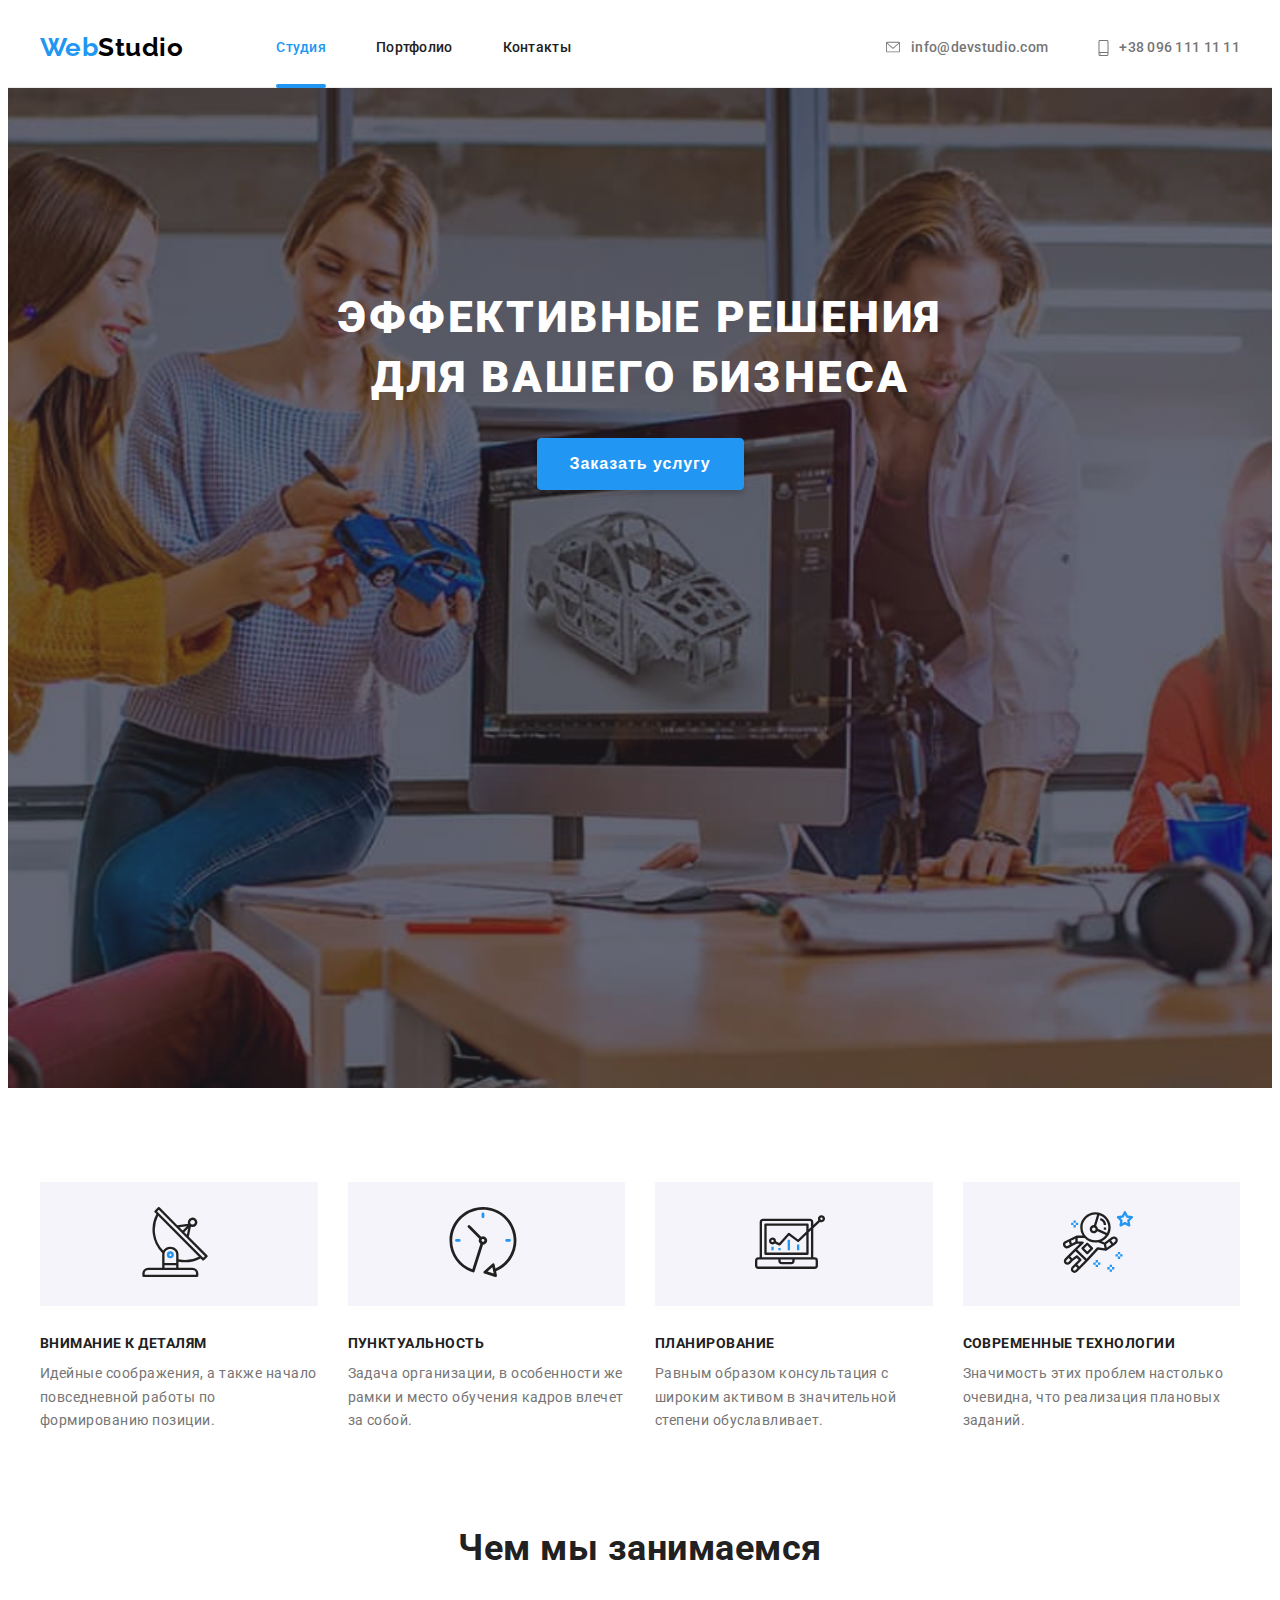
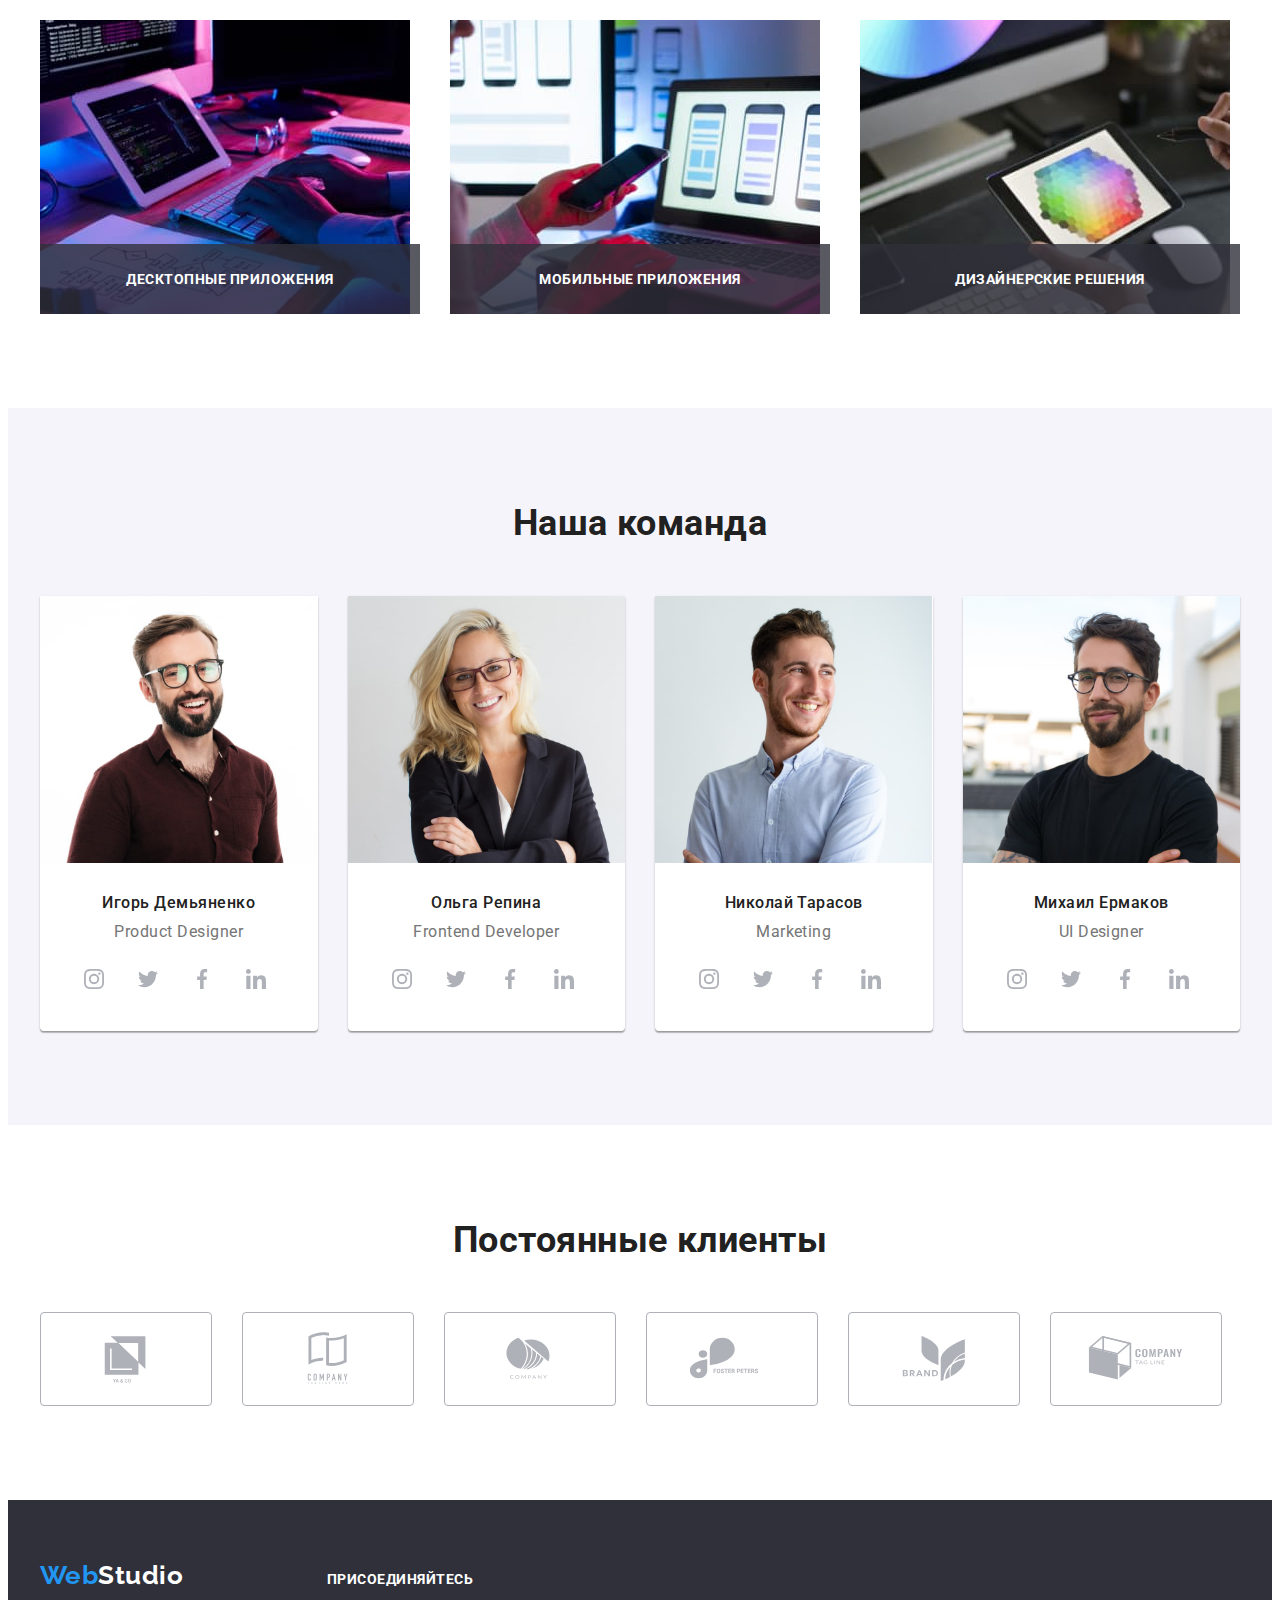
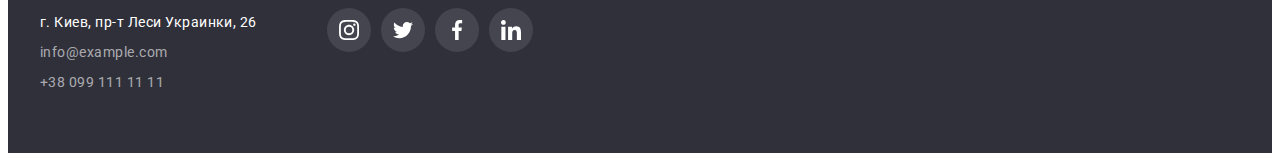
==== commit e3c22d93: "Добавляет эффект трансформации(анимации)" ====
--- a/index.html
+++ b/index.html
@@ -387,28 +387,28 @@
           <h2 class="titel-footer">присоединяйтесь</h2>
           <ul class="social-network-footer padding-list">
             <li class="social-network-list-footer">
-              <a href="" aria-label="Instagram" class="socials-mpre-footer">
+              <a href="" aria-label="Instagram" class="socials-more-footer">
                 <svg width="20" height="20" class="icon-footer">
                   <use href="./images/symbol-defs.svg#instagram" width="20" height="20"></use>
                 </svg>
               </a>
             </li>
             <li class="social-network-list-footer">
-              <a href="" aria-label="Twitter" class="socials-mpre-footer">
+              <a href="" aria-label="Twitter" class="socials-more-footer">
                 <svg width="20" height="20" class="icon-footer">
                   <use href="./images/symbol-defs.svg#twitter" width="20" height="20"></use>
                 </svg>
               </a>
             </li>
             <li class="social-network-list-footer">
-              <a href="" aria-label="Facebook" class="socials-mpre-footer">
+              <a href="" aria-label="Facebook" class="socials-more-footer">
                 <svg width="20" height="20" class="icon-footer">
                   <use href="./images/symbol-defs.svg#facebook" width="20" height="20"></use>
                 </svg>
               </a>
             </li>
             <li class="social-network-list-footer">
-              <a href="" aria-label="Linkedin" class="socials-mpre-footer">
+              <a href="" aria-label="Linkedin" class="socials-more-footer">
                 <svg width="20" height="20" class="icon-footer">
                   <use href="./images/symbol-defs.svg#linkedin" width="20" height="20"></use>
                 </svg>
@@ -419,6 +419,7 @@
       </div>
     </footer>
 
+    <!-- МОДАЛЬНОЕ ОКНО -->
     <div class="backdrop" data-modal>
       <div class="modal">
         <button class="button-close-backdrop" data-modal-close>
--- a/css/style.css
+++ b/css/style.css
@@ -6,7 +6,8 @@
 цвет контактов rgba(255, 255, 255, 0.6)
 цвет рамок и иконок #AFB1B8
 фон цвета фильтра #F5F4FA
-фон лейбы затемненный rgba(47, 48, 58, 0.8)*/
+фон лейбы затемненный rgba(47, 48, 58, 0.8)
+фунткция транформации и время 250ms cubic-bezier(0.4, 0, 0.2, 1)*/
 
 :root {
   --primary-text-color: #212121;
@@ -19,6 +20,7 @@
   --card-set-gap: 30px;
   --icon-border: #afb1b8;
   --font-label: rgba(47, 48, 58, 0.8);
+  --timing-function: 250ms cubic-bezier(0.4, 0, 0.2, 1);
 }
 
 /* Главная старинца "Студия" */
@@ -153,6 +155,8 @@
 
   color: var(--primary-text-color);
   text-decoration: none;
+
+  transition: color var(--timing-function);
 }
 
 .menu .link:hover,
@@ -171,7 +175,7 @@
   position: absolute;
   width: 100%;
   height: 4px;
-  bottom: 0;
+  bottom: -1px;
   right: 0;
 
   border-radius: 4px;
@@ -185,12 +189,12 @@
 
   color: var(--secondary-text-color);
   text-decoration: none;
+
+  transition: color var(--timing-function);
 }
 
 .contacts .contacts-company:hover,
-.contacts .contacts-company:focus,
-.contact-in-footer:hover,
-.contact-in-footer:focus {
+.contacts .contacts-company:focus {
   color: var(--accent-color);
 }
 
@@ -255,6 +259,8 @@
   letter-spacing: 0.06em;
 
   cursor: pointer;
+
+  transition: background-color var(--timing-function);
 }
 
 .primery .order-service:hover,
@@ -391,7 +397,6 @@
 
 .social-network-list {
   display: flex;
-  /* margin-right: -10px; */
 }
 
 .social-network-list .social-network:not(:last-child) {
@@ -405,18 +410,25 @@
   width: 44px;
   height: 44px;
   border-radius: 50%;
+
+  background-color: var(--color-white-text);
+
+  transition: background-color var(--timing-function);
 }
 
 .socials-more:hover,
-.socials-more:focus,
+.socials-more:focus {
+  background-color: var(--accent-color);
+}
 .socials-more:hover .icon-team,
 .socials-more:focus .icon-team {
-  background-color: var(--accent-color);
   fill: var(--color-white-text);
 }
 
 .icon-team {
   fill: var(--icon-border);
+
+  transition: fill var(--timing-function);
 }
 
 /* Постоянные клиенты */
@@ -428,6 +440,25 @@
 .clients-list .clients-item {
   flex-basis: calc(100% / 6 - var(--card-set-ga));
   margin-right: var(--card-set-gap);
+}
+
+.clients-item .client-logo-container {
+  display: flex;
+  padding: 16px 32px;
+
+  justify-content: center;
+  align-items: center;
+
+  border: 1px solid var(--icon-border);
+  border-radius: 4px;
+
+  transition: border var(--timing-function);
+}
+
+.icon-clients {
+  fill: rgba(175, 177, 184, 1);
+
+  transition: fill var(--timing-function);
 }
 
 .clients-item .client-logo-container:hover,
@@ -438,21 +469,6 @@
   fill: var(--accent-color);
 }
 
-.clients-item .client-logo-container {
-  display: flex;
-  padding: 16px 32px;
-
-  justify-content: center;
-  align-items: center;
-
-  border: 1px solid var(--icon-border);
-  border-radius: 4px;
-}
-
-.icon-clients {
-  fill: rgba(175, 177, 184, 1);
-}
-
 /* Футер */
 /* Фон временный, что было видно текст */
 .section-footer {
@@ -488,6 +504,11 @@
 
   color: var(--color-white-text);
 }
+
+.contact-footer-list:not(:last-child) {
+  margin-bottom: 9px;
+}
+
 .contact-in-footer {
   text-decoration: none;
   font-style: normal;
@@ -495,9 +516,16 @@
   line-height: 1.5;
 
   color: var(--contact-in-footer);
-}
-
-.contact-footer-list:not(:last-child) {
+
+  transition: color var(--timing-function);
+}
+
+.contact-in-footer:hover,
+.contact-in-footer:focus {
+  color: var(--accent-color);
+}
+
+.contact-in-footer.mail {
   margin-bottom: 9px;
 }
 
@@ -519,7 +547,7 @@
   margin-right: 10px;
 }
 
-.socials-mpre-footer {
+.socials-more-footer {
   display: flex;
   justify-content: center;
   align-items: center;
@@ -530,14 +558,13 @@
   border-radius: 50%;
 
   background-color: rgba(255, 255, 255, 0.1);
-}
-
-.socials-mpre-footer:hover,
-.socials-mpre-footer:focus,
-.socials-mpre-footer:hover .icon-team,
-.socials-mpre-footer:focus .icon-team {
+
+  transition: background-color var(--timing-function);
+}
+
+.socials-more-footer:hover,
+.socials-more-footer:focus {
   background-color: var(--accent-color);
-  fill: var(--color-white-text);
 }
 
 .icon-footer {
@@ -545,10 +572,6 @@
   align-items: center;
   justify-content: center;
   fill: var(--color-white-text);
-}
-
-.contact-in-footer.mail {
-  margin-bottom: 9px;
 }
 
 /* Стилизация Портфолио */
@@ -580,6 +603,9 @@
 
   border: 1px solid var(--font-color-filter);
   border-radius: 4px;
+
+  transition: background-color var(--timing-function), border var(--timing-function),
+    color var(--timing-function), box-shadow var(--timing-function);
 }
 
 .filter-button .filter-menu:hover,
@@ -613,6 +639,8 @@
 .project-linck {
   display: block;
   text-decoration: none;
+
+  transition: box-shadow var(--timing-function);
 }
 
 .project-container .project-linck:hover,
@@ -622,32 +650,39 @@
 
 .project-linck .project-block-img {
   position: relative;
-}
-
-.project-block-img .project-description {
-  display: flex;
-  align-items: center;
-  justify-content: center;
+  overflow: hidden;
+}
+
+.project-block-img .project-overlay {
+  content: '';
   position: absolute;
+  display: block;
   width: 100%;
   height: 100%;
+  top: 0;
   left: 0;
-  bottom: -100%;
-  padding: 0 24px;
-  opacity: 0;
-
-  text-decoration: none;
+
+  transform: translateY(100%);
+
+  transition: transform var(--timing-function);
+
+  background: rgba(33, 150, 243, 0.9);
+}
+
+.project-container .project-linck:hover .project-overlay,
+.project-container .project-linck:focus .project-overlay {
+  transform: translateY(0);
+}
+
+.project-overlay .project-description {
+  position: absolute;
+  top: 0;
+  left: 0;
+  padding: 63px 24px;
+
   font-size: 18px;
   line-height: 1.6;
-
-  background: rgba(33, 150, 243, 0.9);
-  color: #ffffff;
-}
-
-.project-container .project-linck:hover .project-description,
-.project-container .project-linck:focus .project-description {
-  opacity: 1;
-  bottom: 0;
+  color: var(--color-white-text);
 }
 
 .class-project {
@@ -688,11 +723,19 @@
   width: 100%;
   height: 100%;
   background: rgba(0, 0, 0, 0.2);
-}
-
-.backdrop.is-hidden {
+
   opacity: 0;
   pointer-events: none;
+  visibility: hidden;
+
+  transition: opacity var(--timing-function), pointer-events var(--timing-function),
+    visibility var(--timing-function);
+}
+
+.backdrop.is-hidden {
+  opacity: 1;
+  pointer-events: auto;
+  visibility: visible;
 }
 
 .backdrop .modal {
